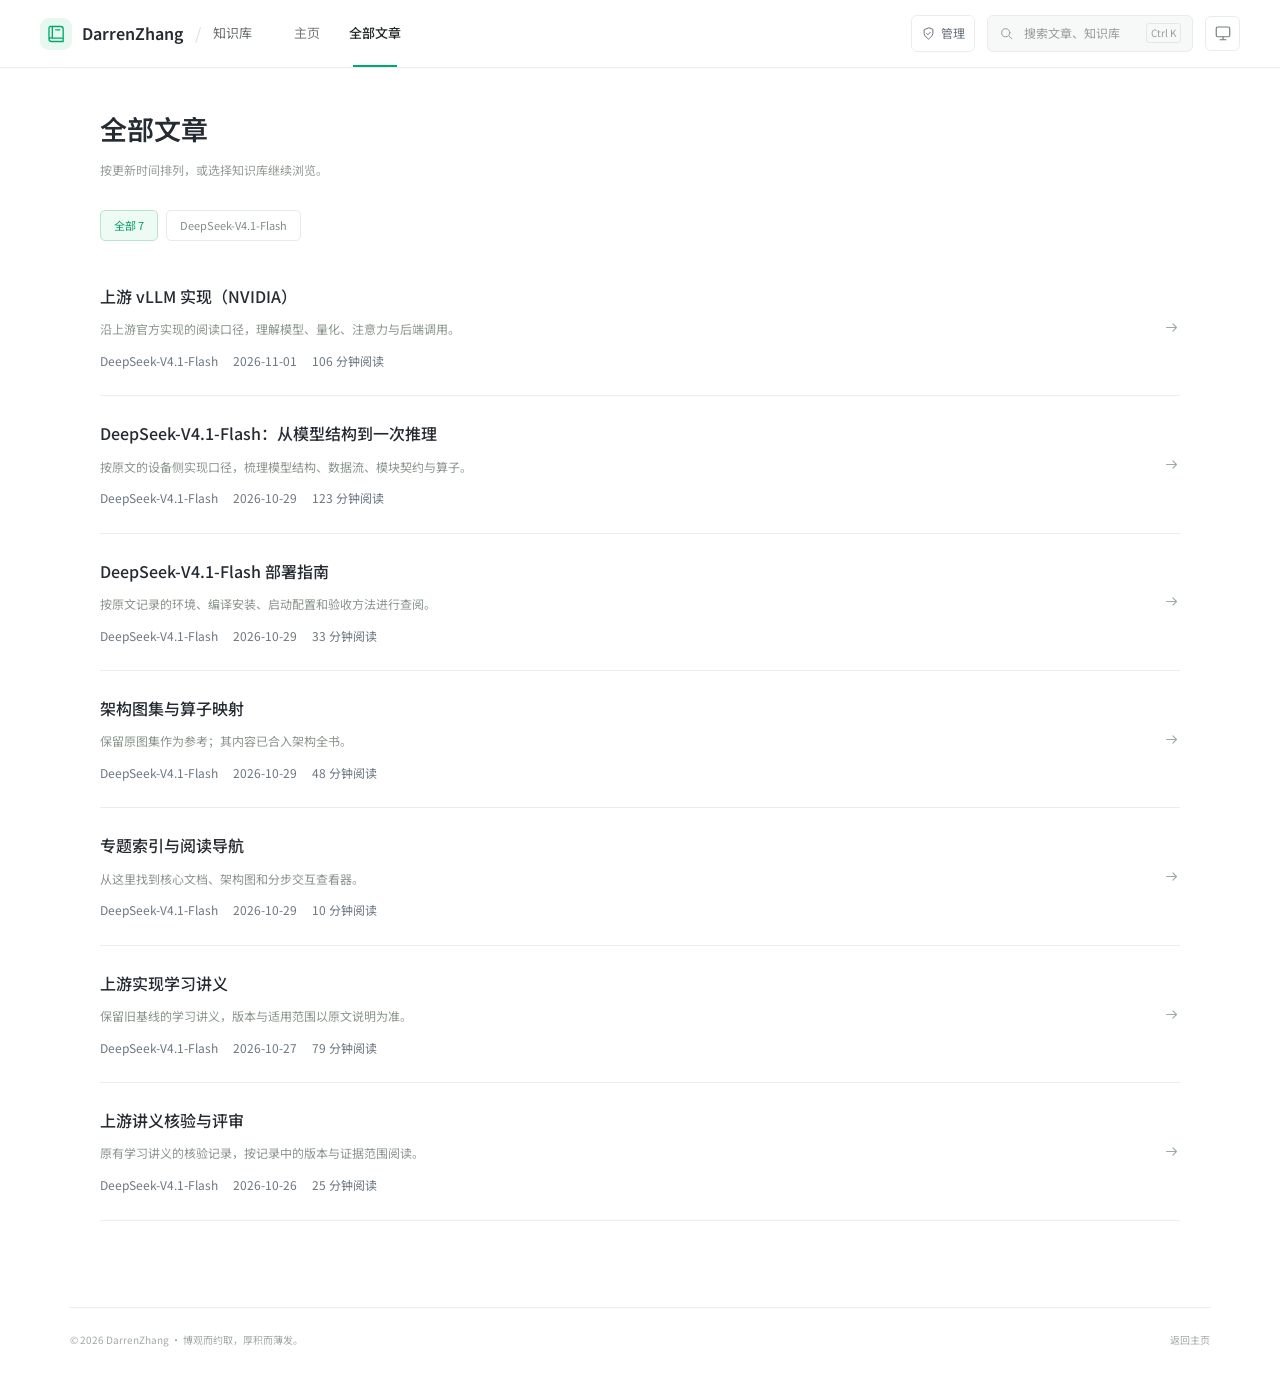
==== articles/index.html @ 20142dd8 "Publish knowledge base updates" ====
<!doctype html>
<html lang="zh-CN">
<head>
  <meta charset="UTF-8">
  <meta name="viewport" content="width=device-width,initial-scale=1">
  <meta name="theme-color" content="#ffffff">
  <meta name="color-scheme" content="light dark">
  <meta name="description" content="按主题整理 vLLM 推理、AI Infra 与工程实践。记录学习，也分享收获。">
  <title>全部文章 · DarrenZhang</title>
  <link rel="icon" href="/favicon.svg" type="image/svg+xml">
  <script src="/theme.js?v=fbee3d9f1352"></script>
  <link rel="stylesheet" href="/vendor--site-font.css?v=b0946ebef50d">
  <link rel="stylesheet" href="/style.css?v=5cd1cd8771cb">
  <link rel="stylesheet" href="/typography.css?v=a72487c06eb6">
  <link rel="stylesheet" href="/vendor--katex.local.css">
  <link rel="stylesheet" href="/theme.css?v=256cddc575d0">
  <script defer src="/vendor--katex.min.js"></script>
  <script defer src="/vendor--auto-render.min.js"></script>
  <link rel="stylesheet" href="/directory.css?v=47fa461e633d" data-reader-directory>
  <link rel="stylesheet" href="/code.css?v=059cce3dda81" data-reader-code>
  <script type="module" src="/app.js?v=033a80e631fe"></script>

  <meta name="robots" content="index, follow, max-image-preview:large">
  <link rel="canonical" href="https://darrenzhang1007.github.io/articles/">
  <meta property="og:locale" content="zh_CN">
  <meta property="og:site_name" content="DarrenZhang · 知识库">
  <meta property="og:type" content="website">
  <meta property="og:title" content="全部文章">
  <meta property="og:description" content="按主题整理 vLLM 推理、AI Infra 与工程实践。记录学习，也分享收获。">
  <meta property="og:url" content="https://darrenzhang1007.github.io/articles/">
  <meta property="og:image" content="https://darrenzhang1007.github.io/share-default.png">
  <meta property="og:image:type" content="image/png">
  <meta property="og:image:width" content="1200">
  <meta property="og:image:height" content="630">
  <meta property="og:image:alt" content="DarrenZhang 的个人技术知识库">
  <meta name="twitter:card" content="summary_large_image">
  <meta name="twitter:title" content="全部文章">
  <meta name="twitter:description" content="按主题整理 vLLM 推理、AI Infra 与工程实践。记录学习，也分享收获。">
  <meta name="twitter:image" content="https://darrenzhang1007.github.io/share-default.png">
  <script type="application/ld+json">[{"@context":"https://schema.org","@type":"CollectionPage","@id":"https://darrenzhang1007.github.io/articles/","url":"https://darrenzhang1007.github.io/articles/","name":"全部文章","description":"按主题整理 vLLM 推理、AI Infra 与工程实践。记录学习，也分享收获。","inLanguage":"zh-CN"}]</script>
</head>
<body>
  <a class="skip-link" href="#main">跳到正文</a>
  <header class="site-header">
    <div class="header-inner">
      <a href="/" class="brand" aria-label="DarrenZhang 首页"><span class="brand-logo"><svg viewBox="0 0 24 24" aria-hidden="true"><path d="M4 3h13a3 3 0 0 1 3 3v15H6a3 3 0 0 1-3-3V6a3 3 0 0 1 1-3ZM7 3v14M3 18a2 2 0 0 1 3-1h14M11 7h5"/></svg></span>DarrenZhang<span class="brand-divider">/</span><span class="brand-label">知识库</span></a>
      <nav aria-label="主导航"><a href="/" data-nav="home">主页</a><a href="/articles/" data-nav="articles" class="active" aria-current="page">全部文章</a></nav>
      <div class="header-actions">
        <a class="manage-link" href="https://darrenzhang-notebook.blue-koala-1430.chatgpt.site" target="_blank" rel="noopener" aria-label="管理网站"><svg viewBox="0 0 24 24" aria-hidden="true"><path d="M12 3 5 6v6c0 4 7 9 7 9s7-5 7-9V6z"/><path d="m9 12 2 2 4-4"/></svg><span>管理</span></a>
        <button class="search-trigger" aria-label="搜索文章"><svg viewBox="0 0 24 24" aria-hidden="true"><circle cx="10.8" cy="10.8" r="6.5"/><path d="m16 16 4.5 4.5"/></svg><span>搜索文章、知识库</span><kbd>Ctrl K</kbd></button>
        <div class="theme-switcher">
          <button id="theme-toggle" class="theme-toggle" aria-label="显示主题" aria-controls="theme-panel" aria-expanded="false" title="显示主题">
            <svg class="theme-symbol" data-theme-symbol="system" viewBox="0 0 24 24" aria-hidden="true"><rect x="3" y="4" width="18" height="13" rx="2"/><path d="M8 21h8M12 17v4"/></svg>
            <svg class="theme-symbol" data-theme-symbol="light" viewBox="0 0 24 24" aria-hidden="true" hidden><circle cx="12" cy="12" r="4"/><path d="M12 2v2M12 20v2M2 12h2M20 12h2M5 5l1.5 1.5M17.5 17.5 19 19M5 19l1.5-1.5M17.5 6.5 19 5"/></svg>
            <svg class="theme-symbol" data-theme-symbol="dark" viewBox="0 0 24 24" aria-hidden="true" hidden><path d="M20.5 14A8.7 8.7 0 0 1 10 3.5 8.7 8.7 0 1 0 20.5 14Z"/></svg>
          </button>
          <div id="theme-panel" class="theme-panel" role="group" aria-label="显示主题" hidden>
            <p>显示主题</p>
            <button type="button" data-theme-option="system" aria-pressed="true"><span>跟随系统</span><span class="theme-check" aria-hidden="true">✓</span></button>
            <button type="button" data-theme-option="light" aria-pressed="false"><span>日间</span><span class="theme-check" aria-hidden="true">✓</span></button>
            <button type="button" data-theme-option="dark" aria-pressed="false"><span>夜间</span><span class="theme-check" aria-hidden="true">✓</span></button>
          </div>
        </div>
      </div>
    </div>
  </header>
  <main id="main" tabindex="-1"><div class="articles-page"><div class="page-heading"><h1>全部文章</h1><p>按更新时间排列，或选择知识库继续浏览。</p></div><div class="filters"><a href="/articles/" class="filter active">全部 7</a><a class="filter " href="/articles/?book=dsv41-flash">DeepSeek-V4.1-Flash</a></div><div class="all-article-list"><a class="article-list-row" href="/articles/dsv41-upstream/"><div><h2>上游 vLLM 实现（NVIDIA）</h2><p>沿上游官方实现的阅读口径，理解模型、量化、注意力与后端调用。</p><div class="document-meta"><span>DeepSeek-V4.1-Flash</span><span>2026-11-01</span><span>106 分钟阅读</span></div></div><svg class="" viewBox="0 0 24 24" aria-hidden="true"><path d="M5 12h14m-5-5 5 5-5 5"/></svg></a><a class="article-list-row" href="/articles/dsv41-architecture/"><div><h2>DeepSeek-V4.1-Flash：从模型结构到一次推理</h2><p>按原文的设备侧实现口径，梳理模型结构、数据流、模块契约与算子。</p><div class="document-meta"><span>DeepSeek-V4.1-Flash</span><span>2026-10-29</span><span>123 分钟阅读</span></div></div><svg class="" viewBox="0 0 24 24" aria-hidden="true"><path d="M5 12h14m-5-5 5 5-5 5"/></svg></a><a class="article-list-row" href="/articles/dsv41-deployment/"><div><h2>DeepSeek-V4.1-Flash 部署指南</h2><p>按原文记录的环境、编译安装、启动配置和验收方法进行查阅。</p><div class="document-meta"><span>DeepSeek-V4.1-Flash</span><span>2026-10-29</span><span>33 分钟阅读</span></div></div><svg class="" viewBox="0 0 24 24" aria-hidden="true"><path d="M5 12h14m-5-5 5 5-5 5"/></svg></a><a class="article-list-row" href="/articles/dsv41-diagrams/"><div><h2>架构图集与算子映射</h2><p>保留原图集作为参考；其内容已合入架构全书。</p><div class="document-meta"><span>DeepSeek-V4.1-Flash</span><span>2026-10-29</span><span>48 分钟阅读</span></div></div><svg class="" viewBox="0 0 24 24" aria-hidden="true"><path d="M5 12h14m-5-5 5 5-5 5"/></svg></a><a class="article-list-row" href="/articles/dsv41-index/"><div><h2>专题索引与阅读导航</h2><p>从这里找到核心文档、架构图和分步交互查看器。</p><div class="document-meta"><span>DeepSeek-V4.1-Flash</span><span>2026-10-29</span><span>10 分钟阅读</span></div></div><svg class="" viewBox="0 0 24 24" aria-hidden="true"><path d="M5 12h14m-5-5 5 5-5 5"/></svg></a><a class="article-list-row" href="/articles/dsv41-reference/"><div><h2>上游实现学习讲义</h2><p>保留旧基线的学习讲义，版本与适用范围以原文说明为准。</p><div class="document-meta"><span>DeepSeek-V4.1-Flash</span><span>2026-10-27</span><span>79 分钟阅读</span></div></div><svg class="" viewBox="0 0 24 24" aria-hidden="true"><path d="M5 12h14m-5-5 5 5-5 5"/></svg></a><a class="article-list-row" href="/articles/dsv41-review/"><div><h2>上游讲义核验与评审</h2><p>原有学习讲义的核验记录，按记录中的版本与证据范围阅读。</p><div class="document-meta"><span>DeepSeek-V4.1-Flash</span><span>2026-10-26</span><span>25 分钟阅读</span></div></div><svg class="" viewBox="0 0 24 24" aria-hidden="true"><path d="M5 12h14m-5-5 5 5-5 5"/></svg></a></div></div></main>
  <footer class="site-footer"><span>© 2026 DarrenZhang · 博观而约取，厚积而薄发。</span><div><a href="/bookmarks/" hidden>阅读收藏</a><a href="/">返回主页</a></div></footer>
  <dialog id="search-dialog" aria-labelledby="search-title"><div class="search-heading"><h2 id="search-title">搜索全部知识库</h2><button class="icon-button" id="close-search" aria-label="关闭搜索">×</button></div><label class="search-box"><svg viewBox="0 0 24 24" aria-hidden="true"><circle cx="10.8" cy="10.8" r="6.5"/><path d="m16 16 4.5 4.5"/></svg><input id="search-input" type="search" role="combobox" aria-autocomplete="list" aria-controls="search-results" aria-expanded="false" maxlength="200" placeholder="搜索标题、关键词或正文…" autocomplete="off"></label><p id="search-summary" class="search-hint" role="status" aria-live="polite">搜索标题、章节与正文</p><div id="search-results" role="listbox" aria-label="搜索结果"></div><div class="search-footer"><span>↑ ↓ 选择 · Enter 阅读</span><span>Esc 关闭</span></div></dialog>
  <dialog id="image-preview" class="image-preview" aria-labelledby="image-title"><header class="image-preview-header"><h2 id="image-title">架构图预览</h2><div class="image-controls"><button id="image-zoom-out" aria-label="缩小图片">−</button><span id="image-scale" aria-live="polite">100%</span><button id="image-zoom-in" aria-label="放大图片">＋</button><button id="image-fit">适应窗口</button><a id="image-original" target="_blank" rel="noopener">打开原图 ↗</a><button id="image-close" aria-label="关闭图片预览">×</button></div></header><div id="image-stage" class="image-stage"><img id="image-large" alt="" draggable="false"></div><footer class="image-preview-footer">滚轮缩放 · 拖动平移 · Esc 关闭 <span>＋ / − 缩放，0 适应窗口</span></footer></dialog>
  <div id="toast" role="status" aria-live="polite"></div>
</body>
</html>
---- vendor--site-font.css ----
@font-face{font-family:"Darren Sans SC";font-style:normal;font-weight:100 900;font-display:swap;src:url("vendor--fonts--darren-sans-sc.woff2?v=e092baba91ec") format("woff2");unicode-range:U+20-7E,U+A9,U+B2,U+B7,U+D7,U+3A3,U+2013-2014,U+201C-201D,U+2022,U+2026,U+2190-2194,U+2197,U+2208,U+2212,U+2225,U+222A,U+2248,U+2264,U+2460-2464,U+2500,U+2502,U+2514,U+251C,U+25BC,U+25C6,U+2605-2606,U+26A0,U+2713,U+3001-3002,U+300A-3011,U+4E00-4E01,U+4E03,U+4E07,U+4E09-4E0B,U+4E0D-4E0E,U+4E13-4E14,U+4E1C,U+4E22,U+4E24-4E25,U+4E2A,U+4E2D,U+4E32,U+4E34,U+4E3A-4E3B,U+4E3E,U+4E48-4E49,U+4E4B,U+4E58,U+4E5D,U+4E5F-4E60,U+4E66,U+4E86,U+4E88,U+4E8B-4E8C,U+4E8E,U+4E92,U+4E94,U+4E9B,U+4EA4,U+4EA7,U+4EAB-4EAC,U+4EBA,U+4EBF-4EC0,U+4EC5,U+4ECB,U+4ECD-4ECE,U+4ED3,U+4ED6,U+4EE3-4EE5,U+4EEC,U+4EF6-4EF7,U+4EFB,U+4EFD,U+4F18,U+4F1A,U+4F20,U+4F30,U+4F38,U+4F46,U+4F4D-4F4F,U+4F53,U+4F55,U+4F59,U+4F5C,U+4F60,U+4F7F,U+4F8B,U+4F9B,U+4F9D,U+4FA7,U+4FBF,U+4FDD,U+4FE1,U+4FEE,U+500D,U+5019,U+501F,U+503C,U+5047,U+504F,U+505A,U+505C,U+5076,U+50CF,U+5141,U+5143,U+5145,U+5148,U+514D,U+515C,U+5165,U+5168,U+516C-516D,U+5171,U+5173,U+5176-5178,U+517C,U+5185,U+518C-518D,U+5192,U+5199,U+51B2-51B3,U+51B5,U+51C6,U+51CF,U+51D1,U+51E0,U+51ED,U+51FA,U+51FD,U+5206-5207,U+5212,U+5217,U+5219-521B,U+521D,U+5220,U+5224,U+5229,U+522B,U+5230,U+5236-5237,U+523B,U+524D,U+5269-526A,U+526F,U+5288,U+529B,U+529E-52A1,U+52A8-52A9,U+52FF-5300,U+5305,U+5316-5317,U+5339-533A,U+5341,U+5347,U+534A,U+534F,U+5355,U+5357,U+535A,U+5360-5361,U+536B,U+5370,U+5373,U+5378,U+5386,U+538B,U+539A,U+539F,U+53BB,U+53C2,U+53C8-53CA,U+53CC-53CD,U+53D1,U+53D6-53D8,U+53E0,U+53E3,U+53E5-53E6,U+53EA-53EB,U+53EF-53F0,U+53F2-53F3,U+53F7,U+5403-5404,U+5408,U+540C-540E,U+5410-5411,U+5417,U+541E,U+5426,U+542B,U+542F,U+543B,U+544A,U+5458,U+5468,U+5473,U+547D,U+548C,U+54C1,U+54C8,U+54CD,U+54EA,U+552F,U+5668,U+56DB,U+56DE,U+56E0,U+56F4,U+56FA,U+56FE,U+5706,U+5728,U+5730,U+573A,U+573E,U+5740,U+5747,U+574D,U+5750-5751,U+5757,U+5783,U+578B,U+57DF,U+57FA,U+5806,U+5854,U+585E,U+586B,U+5883,U+589E,U+58F0,U+58F3,U+5904,U+5907,U+590D,U+5916,U+591A,U+591C,U+5927,U+5931,U+5934,U+5947,U+5951,U+5957,U+597D,U+5982,U+59CB,U+5B50,U+5B57-5B58,U+5B66,U+5B83,U+5B88-5B89,U+5B8C,U+5B98,U+5B9A,U+5B9E,U+5BA1-5BA3,U+5BB6,U+5BB9,U+5BBD,U+5BBF,U+5BC4,U+5BC6,U+5BDF,U+5BF8-5BF9,U+5BFC,U+5C01,U+5C04,U+5C06,U+5C0F,U+5C11,U+5C14,U+5C1A,U+5C1D,U+5C24,U+5C31,U+5C3A,U+5C3E,U+5C40,U+5C42,U+5C4F,U+5C55,U+5C5E,U+5CF0,U+5D4C,U+5DE5-5DE6,U+5DEE,U+5DF1-5DF2,U+5E03,U+5E08,U+5E0C,U+5E26,U+5E38,U+5E42,U+5E45,U+5E72-5E73,U+5E76,U+5E7F,U+5E8F,U+5E93-5E95,U+5EA6-5EA7,U+5ED3,U+5EF6,U+5EFA,U+5F00,U+5F02-5F04,U+5F0F,U+5F15,U+5F20,U+5F31,U+5F3A,U+5F52-5F53,U+5F55,U+5F62,U+5F71,U+5F7C,U+5F80-5F81,U+5F84-5F85,U+5F88,U+5F8B,U+5F97,U+5FAA,U+5FAE,U+5FC3,U+5FC5-5FC6,U+5FD7,U+5FD9,U+5FE0,U+5FEB,U+5FF5,U+6000-6001,U+600E,U+601D,U+6027,U+603B,U+6052,U+6062,U+606F-6070,U+60C5,U+60F3,U+610F,U+611F,U+61C2,U+6210,U+6216,U+622A,U+6237,U+6240-6241,U+624B,U+624D,U+6251,U+6253-6254,U+6263,U+6267,U+6269,U+626B,U+6279,U+627E-6280,U+6284,U+628A,U+6293,U+6295,U+6298,U+62A4-62A5,U+62BD,U+62C5-62C6,U+62D2-62D3,U+62D6,U+62E5,U+62E9,U+62EC,U+62F7,U+62FC,U+62FF,U+6301-6302,U+6307,U+6309,U+6311,U+632A,U+6355,U+635F,U+6362,U+636E,U+6377,U+6389,U+6392,U+63A2,U+63A5,U+63A7-63AA,U+63CF-63D0,U+63D2,U+63FD,U+641C,U+641E,U+642C-642D,U+644A,U+6458,U+64AD,U+64CD-64CE,U+652F,U+6536,U+6539,U+653E,U+6545,U+6548,U+6570,U+6574,U+6587,U+6599,U+65A5,U+65AD,U+65B0,U+65B9,U+65BD,U+65CB,U+65CF,U+65E0,U+65E2,U+65E5-65E7,U+65E9,U+65F6,U+660E,U+6613,U+6620,U+662F,U+663E,U+666E-666F,U+6682,U+66B4,U+66F4,U+66FE-6700,U+6709,U+670D,U+671F,U+672A-672C,U+672F,U+673A,U+6743,U+6750,U+675F,U+6761,U+6765,U+677F,U+6781,U+6784,U+6790,U+679A,U+679C,U+67B6,U+67D0,U+67D3,U+67E5,U+6807-6808,U+680F,U+6811,U+6821,U+6837-6839,U+683C,U+6846,U+6848,U+6863,U+6876,U+68AF,U+68B3,U+68C0,U+68F5,U+695A,U+6982,U+69DB,U+69FD,U+6A21,U+6A59,U+6B20-6B21,U+6B62-6B65,U+6B7B,U+6B8A-6B8B,U+6BB5,U+6BC1,U+6BCD,U+6BCF,U+6BD4-6BD5,U+6C14,U+6C34,U+6C38,U+6C42,U+6C47,U+6C60,U+6C70,U+6C89,U+6CA1,U+6CBF,U+6CD5,U+6CDB,U+6CE2,U+6CE8,U+6D01,U+6D3B,U+6D3E,U+6D41,U+6D45,U+6D4B,U+6D4F,U+6D88-6D89,U+6DC6,U+6DD8,U+6DF1,U+6DF7,U+6DFB,U+6E05,U+6E29,U+6E32,U+6E38,U+6E90,U+6EA2,U+6ED1,U+6EDA,U+6EE1,U+6EE4,U+6F02,U+6F5C,U+6FC0,U+7070,U+70B8-70B9,U+70DF,U+70ED,U+7126,U+7136,U+7167,U+7206,U+7236,U+7247-7248,U+7269,U+7279,U+72B6,U+72EC,U+7387,U+73AF-73B0,U+7406,U+751F,U+7528,U+7531,U+7533,U+753B,U+754C,U+7559,U+7565,U+758F,U+7591,U+767B,U+767D-767E,U+7684,U+76CA,U+76D2,U+76D6,U+76D8,U+76EE,U+76F4,U+76F8,U+76FE,U+7701,U+770B,U+771F,U+7740,U+77AC,U+77DB,U+77E2,U+77E5,U+77E9,U+77ED,U+7801,U+7814,U+7840,U+786C,U+786E,U+793A,U+79BB,U+79C1,U+79CD,U+79D1-79D2,U+79E9,U+79EF-79F0,U+79FB,U+7A00,U+7A0B,U+7A0D,U+7A20,U+7A33,U+7A3F,U+7A76,U+7A7A,U+7A7F,U+7A81,U+7A84,U+7A97,U+7ACB,U+7AD9,U+7ADE-7AE0,U+7AEF,U+7B14,U+7B26,U+7B2C,U+7B3C,U+7B49,U+7B54,U+7B56,U+7B5B,U+7B7E,U+7B80,U+7B97,U+7BA1,U+7BAD,U+7BC7,U+7C7B,U+7C89,U+7C92,U+7C97,U+7CBE,U+7CFB,U+7D20,U+7D22,U+7D27,U+7D2B,U+7D2F,U+7EA2,U+7EA6-7EA7,U+7EAF,U+7EB2,U+7EB8,U+7EBF,U+7EC3-7EC4,U+7EC6-7EC8,U+7ECD,U+7ECF,U+7ED1,U+7ED3,U+7ED5,U+7ED8-7ED9,U+7EDC-7EDD,U+7EDF,U+7EE7,U+7EEA,U+7EED,U+7EF4,U+7EFF-7F00,U+7F13,U+7F16,U+7F29,U+7F3A,U+7F51,U+7F6E,U+7F72,U+7FFB,U+8003,U+8005,U+800C,U+8017,U+8026,U+804C,U+805A,U+80CC,U+80FD,U+8106,U+811A,U+81C6,U+81EA,U+81F3-81F4,U+822A,U+8272,U+8282,U+82E5,U+8303,U+8349,U+8350,U+83B7,U+843D,U+8457,U+84DD,U+853D,U+8584,U+85CF,U+865A,U+867D,U+878D,U+884C,U+8865,U+8868,U+88AB,U+88C1,U+88C5,U+897F,U+8981,U+8986,U+89C1-89C2,U+89C4,U+89C6,U+89C8-89C9,U+89D2,U+89E3,U+89E6,U+8A00,U+8BA1-8BA2,U+8BA4,U+8BA9,U+8BAD-8BAE,U+8BB0,U+8BB2,U+8BB8,U+8BBA,U+8BBE-8BBF,U+8BC1,U+8BC4,U+8BC6,U+8BCA,U+8BCD,U+8BD1,U+8BD5,U+8BDA,U+8BDD,U+8BE2,U+8BE5-8BE6,U+8BED,U+8BEF,U+8BF4,U+8BF7,U+8BFA-8BFB,U+8C01,U+8C03,U+8C08,U+8C13,U+8C61,U+8C8C,U+8D1D,U+8D1F,U+8D23,U+8D25,U+8D28,U+8D2F,U+8D39,U+8D44,U+8D4B,U+8D56,U+8D70,U+8D77,U+8D85,U+8D8A,U+8DB3,U+8DC3,U+8DD1,U+8DDF,U+8DE8,U+8DEF,U+8DF3,U+8DF5,U+8E2A,U+8EAB,U+8F68,U+8F6C,U+8F6E-8F6F,U+8F74,U+8F7B,U+8F7D,U+8F83,U+8F85,U+8F91,U+8F93,U+8F9E,U+8FA8,U+8FB9,U+8FBE,U+8FC1,U+8FC7,U+8FD0-8FD1,U+8FD4,U+8FD8-8FD9,U+8FDB-8FDF,U+8FED,U+8FF0,U+8FFD,U+9000-9002,U+9006,U+9009,U+900F-9010,U+9012,U+9014,U+901A,U+901F-9020,U+903B,U+9047,U+904D,U+9053,U+9057,U+907F,U+90A3,U+90BB,U+90E8,U+90FD,U+914D,U+9192,U+91C7,U+91CA,U+91CC-91CD,U+91CF,U+9488-9489,U+949F,U+94B3,U+94FA,U+94FE,U+9500-9501,U+9519-951A,U+952E,U+955C,U+957F,U+95E8,U+95ED-95EE,U+95F2,U+95F4,U+9605,U+9608,U+961F,U+9632,U+9634-9636,U+963B,U+9644-9646,U+964D,U+9650,U+9664,U+9669,U+968F-9690,U+969C,U+96C6,U+96F6,U+9700,U+9732,U+9752,U+9759,U+975E,U+9760,U+9762,U+9769,U+9875-9876,U+9879-987B,U+9884,U+9886,U+9891,U+9898,U+989C-989D,U+98CE,U+9970,U+9996,U+9A71,U+9A7B,U+9A8C,U+9AA4-9AA5,U+9AA8,U+9AD8,U+9EC4,U+9ED1,U+9ED8,U+9F50,U+FF01,U+FF08-FF09,U+FF0B-FF0C,U+FF0F,U+FF1A-FF1B,U+FF1F,U+FF5C,U+FF5E;}
---- style.css ----
:root{--ink:#262626;--muted:#8a8f8d;--green:#00a870;--line:#ebeded;--soft:#f6f8f7;--sans:-apple-system,BlinkMacSystemFont,'Segoe UI','PingFang SC','Microsoft YaHei',sans-serif}*{box-sizing:border-box}html{scroll-padding-top:90px}body{margin:0;background:white;color:var(--ink);font-family:var(--sans);font-size:14px;line-height:1.7}button,input{font:inherit}button,a,input{-webkit-tap-highlight-color:transparent}a{color:inherit;text-decoration:none}button{cursor:pointer}svg{width:20px;height:20px;fill:none;stroke:currentColor;stroke-width:1.6;stroke-linecap:round;stroke-linejoin:round;flex-shrink:0}a,button{touch-action:manipulation}a:focus-visible,button:focus-visible,input:focus-visible,summary:focus-visible{outline:2px solid var(--green);outline-offset:4px}::selection{background:#c7f2df}.site-header{height:68px;position:sticky;top:0;border-bottom:1px solid var(--line);background:rgba(255,255,255,.97);backdrop-filter:blur(12px);z-index:30}.header-inner{max-width:1512px;margin:auto;height:100%;display:flex;align-items:center;padding:0 40px;gap:42px}.brand{display:flex;gap:10px;align-items:center;font-size:16px;font-weight:600;letter-spacing:-.3px}.brand-logo{display:grid;place-items:center;background:#e7f8f0;color:#00a870;width:32px;height:32px;border-radius:9px}.brand-logo svg{width:21px}.brand-divider{color:#d9ddda;margin:0 2px;font-weight:400}.brand-label{color:#676e69;font-size:13px;font-weight:400}.header-inner nav{display:flex;align-items:center;gap:29px;height:100%;font-size:13px;color:#737975}.header-inner nav a{height:100%;display:flex;align-items:center;position:relative}.header-inner nav a.active{color:#202823;font-weight:500}.header-inner nav a.active:after{content:'';position:absolute;bottom:0;left:4px;right:4px;height:2px;background:var(--green)}.search-trigger{margin-left:auto;display:flex;align-items:center;gap:10px;background:#f7f8f8;border:1px solid #e8ebea;border-radius:6px;color:#979d99;padding:7px 11px;font-size:12px;min-width:206px;text-align:left}.search-trigger svg{width:15px;height:15px}.search-trigger kbd{margin-left:auto;font-size:10px;font-family:inherit;border:1px solid #e4e7e5;border-radius:3px;line-height:18px;padding:0 4px}.home-page{max-width:1200px;margin:auto;padding:0 30px}.profile{display:flex;align-items:center;gap:29px;padding:54px 0 42px}.avatar{width:102px;height:102px;border-radius:50%;display:grid;place-items:center;flex-shrink:0;background:#e7f3ef;border:6px solid #f4f8f6;color:#378f73;font-size:32px;font-weight:550;letter-spacing:1px}.profile h1{font-size:28px;line-height:1.4;font-weight:600;letter-spacing:-.5px;margin:0 0 8px}.profile-motto{color:#616964;margin:0 0 10px;font-size:13px}.profile-role{font-size:12px;color:#8a928d;margin:0 0 11px}.profile-role span{margin:0 7px;color:#c0c7c2}.profile-tags{display:flex;gap:6px;flex-wrap:wrap}.profile-tags span{border:1px solid #e8eeeb;background:#fafcfb;color:#7d9286;padding:0 8px;border-radius:3px;font-size:10px;line-height:21px}.profile-stats{margin-left:auto;display:flex;gap:40px;padding-right:17px}.profile-stats strong{font-size:23px;font-weight:550;text-align:center;line-height:1.4}.profile-stats small{display:block;font-size:11px;color:#959c97;font-weight:400;margin-top:7px}.section-heading{display:flex;align-items:center;justify-content:space-between;gap:18px;margin:0 0 18px}.section-heading h2{font-size:17px;font-weight:550;margin:0;display:flex;align-items:center;gap:15px;line-height:1.6}.section-heading h2 span{font-size:11px;font-weight:400;color:#9ca39e}.section-heading>a{display:flex;align-items:center;gap:7px;font-size:11px;color:#8f9792}.section-heading>a svg{width:14px;height:14px}.activity-list{border:1px solid #e8ece9;border-radius:8px;padding:3px 22px;overflow:hidden}.activity-row{display:flex;align-items:center;gap:12px;padding:13px 0;border-bottom:1px solid #f0f2f1;line-height:1.65}.activity-row:last-child{border-bottom:0}.activity-icon{width:27px;height:27px;background:#f3f7f5;border-radius:5px;display:grid;place-items:center;color:#6b9984;flex-shrink:0}.activity-icon svg{width:16px;height:16px}.activity-title{font-size:12px;font-weight:450;overflow:hidden;text-overflow:ellipsis;white-space:nowrap}.activity-book{font-size:10px;color:#8f9d95;white-space:nowrap;background:#f4f7f5;border-radius:3px;padding:1px 7px;margin-left:auto}.activity-action{font-size:10px;color:#91a398;margin-left:9px}.activity-row time{font-size:10px;color:#9ca49f;white-space:nowrap;width:66px}.row-arrow{width:13px;height:13px;color:#afb9b2;margin-left:4px}.activity-row:hover .activity-title,.contents-note:hover,.article-list-row:hover h2{color:var(--green)}.books-section{margin-top:36px}.section-hint{font-size:11px;color:#a1a8a3}.book-grid{display:grid;grid-template-columns:repeat(3,minmax(0,1fr));gap:21px}.book-card{border:1px solid #e9eeeb;border-radius:9px;overflow:hidden;position:relative;display:block;background:white;transition:border-color .18s,transform .18s}.book-card:hover{border-color:#a9d8c5;transform:translateY(-2px)}.book-cover{height:118px;overflow:hidden;background:#f5faf7}.book-cover img{width:100%;height:100%;display:block;object-fit:cover}.book-badge{display:grid;place-items:center;position:absolute;left:23px;top:96px;width:43px;height:43px;border-radius:50%;background:white;border:1px solid #e7ece9;color:#6a9dd2}.book-badge svg{width:23px;height:23px;fill:#e0edff;stroke:#6d9bd3}.book-card-body{padding:31px 24px 21px}.book-card h3{font-size:16px;font-weight:550;margin:0 0 5px;letter-spacing:-.2px}.book-card p{font-size:11px;color:#929b95;margin:0;line-height:1.9;min-height:42px}.book-card-meta{margin-top:24px;display:flex;justify-content:space-between;gap:10px;color:#9ba59e;font-size:10px}.book-card-meta span:last-child{display:flex;gap:5px;align-items:center}.book-card-meta svg{width:12px;height:12px}.site-footer{max-width:1140px;margin:48px auto 0;padding:23px 0 28px;border-top:1px solid var(--line);display:flex;gap:15px;justify-content:space-between;font-size:10px;color:#a0a8a2}.site-footer div{display:flex;gap:22px}.site-footer a:hover{color:var(--green)}.articles-page{max-width:1140px;margin:0 auto;padding:38px 30px}.page-heading h1{font-size:27px;letter-spacing:-.5px;margin:0 0 8px;font-weight:550}.page-heading p{font-size:12px;color:#949c96;margin:0}.page-heading .green-link{margin-top:20px;display:inline-block}.filters{display:flex;flex-wrap:wrap;gap:8px;margin:30px 0 18px}.filter{font-size:11px;border:1px solid #e5ebe7;padding:5px 13px;border-radius:5px;color:#828e85}.filter.active{border-color:#b9e4d0;color:#009b68;background:#eefaf4}.article-list-row{display:flex;align-items:center;justify-content:space-between;gap:24px;padding:24px 0;border-bottom:1px solid var(--line)}.article-list-row h2{font-size:16px;font-weight:500;margin:0 0 8px}.article-list-row p{font-size:12px;line-height:1.9;color:#8a958d;margin:0 0 10px}.article-list-row>svg{color:#9caaa1;width:17px;height:17px}.document-meta{display:flex;align-items:center;flex-wrap:wrap;gap:15px;font-size:11px;color:#989f9a}.green-link{color:var(--green)}.reader-view{background:#fafbfa}.reader-view .site-header .header-inner{max-width:none;padding:0 28px}.reader-view .site-footer{display:none}.reader-shell{max-width:1650px;margin:0 auto;display:grid;grid-template-columns:248px minmax(0,1fr);min-height:calc(100vh - 68px)}.reader-shell.has-toc{grid-template-columns:248px minmax(0,1fr) 205px}.book-sidebar{position:sticky;top:68px;height:calc(100vh - 68px);overflow:auto;padding:22px 17px 25px;border-right:1px solid #e8ece9;background:#fafbfa;display:flex;flex-direction:column;overscroll-behavior:contain}.sidebar-back{display:flex;align-items:center;gap:7px;color:#9aa29c;font-size:10px;padding:0 8px 16px}.sidebar-back svg{width:13px;height:13px}.sidebar-book{display:flex;align-items:center;gap:9px;padding:0 7px;margin-bottom:20px}.sidebar-book strong{font-size:14px;font-weight:550}.small-book{color:#6b98c9;display:grid;place-items:center}.small-book svg{fill:#dceaff;width:22px;height:22px}.sidebar-search{display:flex;align-items:center;width:100%;gap:8px;border:1px solid #e9edeb;border-radius:5px;background:white;padding:7px 9px;color:#a0a8a3;font-size:10px;text-align:left;margin-bottom:13px}.sidebar-search svg{width:13px;height:13px}.sidebar-search kbd{margin-left:auto;font-size:10px;color:#b5bdb7}.sidebar-overview{display:flex;align-items:center;gap:8px;font-size:11px;color:#66756a;padding:8px 10px;border-radius:5px}.sidebar-overview svg{width:14px;height:14px}.sidebar-overview.active{background:#eaf4ef;color:#008e5f}.sidebar-section-label{display:flex;justify-content:space-between;padding:17px 10px 7px;font-size:10px;color:#9ba59e}.sidebar-section-label span{font-size:9px;color:#b2bab4}.book-sidebar details{padding:4px 0}.book-sidebar summary{font-size:11px;font-weight:500;color:#69786d;padding:7px;cursor:pointer;list-style-position:inside}.book-sidebar summary::marker{font-size:9px;color:#a7b2aa}.tree-note{display:flex;gap:7px;align-items:flex-start;padding:8px 7px 8px 19px;border-radius:4px;color:#848e87;font-size:10px;line-height:1.8;margin:2px 0}.tree-note svg{width:13px;height:13px;margin-top:3px}.tree-note.active{color:#009968;background:#e9f5ee}.tree-note:hover{background:#f0f4f1}.sidebar-bottom{margin-top:auto;padding:24px 9px 0;color:#b0b8b2;font-size:9px}.sidebar-bottom a{display:flex;align-items:center;gap:7px;margin-top:6px;color:#8d9d92}.sidebar-bottom svg{width:12px;height:12px}.reader-content{min-width:0;background:white;margin:24px 25px 0;border:1px solid #f0f2f0;border-radius:7px;align-self:start;min-height:calc(100vh - 94px)}.book-overview{padding:44px 49px 70px}.overview-icon{display:block;color:#70a1d7;margin-bottom:15px}.overview-icon svg{height:39px;width:39px;fill:#d5e7ff}.book-overview h1{font-size:29px;line-height:1.5;font-weight:550;margin:0 0 12px}.book-description{font-size:13px;line-height:1.9;color:#8c9890;margin:0 0 14px;max-width:600px}.overview-divider{height:1px;background:#eef1ef;margin:32px 0}.book-overview h2{font-size:15px;font-weight:500;margin:0 0 28px}.contents-group{margin:22px 0 29px}.contents-group h3{font-size:12px;font-weight:500;margin:0 0 10px;color:#667b6b}.contents-note{display:flex;align-items:center;gap:10px;padding:12px 0 12px 15px;border-bottom:1px solid #f2f4f2;font-size:12px;color:#66746a;line-height:1.8}.contents-note svg{color:#a0b3a5;width:15px;height:15px}.contents-note>span{flex:1}.contents-note small{font-size:10px;color:#b0b9b2;white-space:nowrap}.contents-note>svg:last-child{width:12px;height:12px}.article{padding:28px 48px 60px}.breadcrumbs{display:flex;align-items:center;gap:9px;color:#9da9a0;font-size:10px;margin-bottom:28px}.breadcrumbs a:hover{color:var(--green)}.article-head{padding-bottom:27px;margin-bottom:26px;border-bottom:1px solid var(--line)}.article-head h1{font-weight:550;font-size:28px;line-height:1.65;letter-spacing:-.4px;margin:0 0 16px}.article-description{font-size:12px;color:#8e9b92;line-height:1.9;margin:18px 0 0}.article-actions{display:flex;align-items:center;gap:20px;margin-top:21px;font-size:10px;color:#8e9f93}.article-actions button{display:flex;align-items:center;gap:5px;border:0;padding:0;background:transparent;font-size:10px;color:inherit}.article-actions svg{width:13px;height:13px}.article-outline{position:sticky;top:99px;max-height:calc(100vh - 130px);overflow:auto;padding:8px 20px 20px 0;align-self:start}.article-outline h2{font-size:10px;font-weight:500;color:#8d9b91;margin:0 0 13px}.article-outline a{display:block;font-size:10px;color:#9ca89f;margin:9px 0;line-height:1.7}.article-outline a:hover{color:var(--green)}.article-outline a.level-3{padding-left:10px}.article-source{margin:36px 0 0;padding:15px 0;color:#a2ada6;font-size:10px;border-top:1px solid var(--line)}.article-pagination{display:grid;grid-template-columns:1fr 1fr;gap:15px;margin-top:26px}.article-pagination a{font-size:11px;line-height:1.8;color:#799383;border:1px solid #e8eee9;border-radius:5px;padding:14px}.article-pagination a:last-child{text-align:right}.article-pagination small{display:block;font-size:10px;color:#aab4ad;margin-bottom:4px}.reader-toolbar,.sidebar-mask{display:none}.prose{font-size:14px;line-height:2;color:#4c5650;overflow-wrap:anywhere}.prose h1,.prose h2,.prose h3,.prose h4,.prose h5,.prose h6{color:#263c30;line-height:1.65;scroll-margin-top:25px}.prose h1{font-size:25px;margin:36px 0 20px}.prose h2{font-size:22px;margin:33px 0 18px;padding-bottom:9px;border-bottom:1px solid var(--line)}.prose h3{font-size:18px;margin-top:28px}.prose h4,.prose h5{font-size:16px;margin-top:24px}.prose p{margin:15px 0}.prose a{color:#159a6c;text-decoration:underline;text-underline-offset:3px}.prose li{margin:6px 0}.prose code{font-family:Consolas,ui-monospace,monospace;font-size:.88em;background:#f1f5f3;color:#416d54;padding:2px 5px;border-radius:3px}.prose pre{background:#f6f8fa;border:1px solid #e8edf0;border-radius:6px;padding:20px;overflow-x:auto;font-size:12px;line-height:1.85;margin:22px 0;color:#40505e}.prose pre code{background:transparent;padding:0;color:inherit}.code-language{display:block;font-size:9px;color:#a0abb3;letter-spacing:1px;text-transform:uppercase;padding-bottom:12px}.prose blockquote{border-left:3px solid #d6e8dc;background:#f7faf8;padding:3px 19px;margin:22px 0;color:#7d9285;font-size:13px}.prose img{display:block;max-width:100%;height:auto;margin:24px auto;border-radius:4px}.prose hr{border:0;border-top:1px solid var(--line);margin:27px 0}.table-scroll{max-width:100%;overflow-x:auto;margin:23px 0}.prose table{width:100%;border-collapse:collapse;font-size:12px}.prose th,.prose td{text-align:left;border:1px solid #e7ece9;padding:9px 11px}.prose th{background:#f4f7f5}.prose .math{white-space:pre-wrap;font-size:12px;font-family:Consolas,monospace;background:#f4f7f5;overflow:auto;padding:14px;border-radius:4px}.missing-link{color:#8b9c91;border-bottom:1px dotted #b0bdb5}.asset-caption{display:block;background:#f3f7f4;padding:12px;color:#96a69c;font-size:11px}dialog{width:min(640px,calc(100vw - 28px));background:#fff;color:var(--ink);border:1px solid #e3eae6;border-radius:10px;padding:23px;max-height:80vh;box-shadow:0 15px 90px #243d2d24}dialog::backdrop{background:#24372d38;backdrop-filter:blur(3px)}.search-heading{display:flex;align-items:center;justify-content:space-between;margin-bottom:17px}.search-heading h2{font-size:17px;font-weight:500;margin:0}.icon-button{height:28px;width:28px;background:#f7f9f7;border:1px solid #e8eee9;border-radius:5px;color:#91a096;font-size:22px;line-height:1}.search-box{display:flex;align-items:center;gap:10px;background:#fcfdfc;border:1px solid #bcd9ca;border-radius:6px;padding:12px}.search-box svg{width:17px;height:17px;color:#8cad99}.search-box input{border:0;background:transparent;outline:none;width:100%;min-width:0;color:var(--ink);font-size:13px}.search-hint{font-size:10px;color:#a0ada4;margin:11px 0}.search-result{display:flex;width:100%;gap:10px;align-items:center;text-align:left;background:transparent;border:0;border-bottom:1px solid #eff2f0;border-radius:5px;padding:13px 10px;color:#60786a}.search-result>svg{width:16px;height:16px;color:#91b39f}.search-result.selected{background:#f0f8f3}.search-result strong{font-size:12px;font-weight:450}.search-result small{display:block;font-size:10px;color:#9bac9f;margin-top:5px}.search-footer{display:flex;justify-content:space-between;color:#a1aea5;font-size:9px;padding-top:15px}#search-results{max-height:44vh;overflow:auto}.empty{font-size:12px;color:#9da99f;padding:25px 10px}#toast{position:fixed;z-index:100;bottom:25px;left:50%;transform:translateX(-50%);padding:9px 19px;background:#214d38;color:white;opacity:0;pointer-events:none;border-radius:5px;transition:opacity .2s;font-size:12px}#toast.visible{opacity:1}.skip-link{position:fixed;z-index:100;top:-90px;left:15px;background:var(--green);color:white;padding:9px}.skip-link:focus{top:9px}
@media(min-width:1800px){.profile{padding-top:65px;padding-bottom:47px}.home-page{max-width:1270px}.activity-row{padding-top:14px;padding-bottom:14px}.book-cover{height:135px}.book-badge{top:113px}.book-card-body{padding-bottom:25px}.site-footer{max-width:1210px}}
@media(max-width:1150px){.reader-shell.has-toc{grid-template-columns:225px minmax(0,1fr)}.article-outline{display:none}.reader-shell{grid-template-columns:225px minmax(0,1fr)}.reader-content{margin:20px 20px 0}.article{padding:24px 32px 50px}.book-overview{padding:35px 35px 55px}.site-footer{margin-left:30px;margin-right:30px}.activity-title{font-size:11px}.activity-book{max-width:130px;overflow:hidden;text-overflow:ellipsis}}
@media(max-width:760px){.header-inner{padding:0 20px;gap:25px}.brand-label,.brand-divider{display:none}.search-trigger{min-width:0;width:34px;height:34px;padding:0;justify-content:center;background:transparent}.search-trigger span,.search-trigger kbd{display:none}.header-inner nav{gap:20px;font-size:12px}.site-header{height:61px}.brand{font-size:14px;gap:8px}.brand-logo{width:29px;height:29px}.home-page{padding:0 20px}.profile{padding:34px 0 30px;gap:20px}.avatar{height:80px;width:80px;font-size:26px;border-width:4px}.profile h1{font-size:23px;margin-bottom:6px}.profile-motto{font-size:12px;margin-bottom:7px}.profile-role{font-size:10px;margin-bottom:8px}.profile-tags span{font-size:9px;padding:0 6px;line-height:19px}.profile-stats{display:none}.book-grid{grid-template-columns:repeat(2,minmax(0,1fr));gap:15px}.section-heading h2{font-size:16px;gap:10px}.section-heading h2 span{font-size:10px}.section-heading>a{font-size:10px}.activity-list{padding:2px 15px}.activity-row{gap:9px;flex-wrap:wrap;position:relative;padding:13px 0 13px 31px;row-gap:4px}.activity-icon{position:absolute;left:0;top:14px;width:23px;height:23px}.activity-icon svg{width:14px;height:14px}.activity-title{width:100%;white-space:normal;font-size:11px;line-height:1.9}.activity-book{margin-left:0;font-size:9px;max-width:none;background:transparent;padding:0}.activity-action{font-size:9px;margin-left:auto}.activity-row time{font-size:9px;width:62px}.row-arrow{display:none}.book-cover{height:99px}.book-badge{top:81px;left:17px;width:35px;height:35px}.book-badge svg{width:20px;height:20px}.book-card-body{padding:27px 17px 18px}.book-card h3{font-size:14px}.book-card p{font-size:10px;min-height:40px}.book-card-meta{font-size:9px;margin-top:17px}.book-card-meta span:last-child{font-size:0;gap:0}.book-card-meta svg{width:13px;height:13px}.books-section{margin-top:28px}.section-hint{font-size:10px}.site-footer{margin:32px 20px 0;font-size:9px;gap:10px;flex-wrap:wrap}.site-footer div{gap:15px}.reader-view .header-inner{padding:0 20px}.reader-shell,.reader-shell.has-toc{display:block;min-height:calc(100vh - 104px)}.reader-toolbar{display:flex;align-items:center;gap:16px;background:#fff;border-bottom:1px solid #edf1ee;position:sticky;top:61px;z-index:20;height:43px;padding:0 20px;font-size:11px;color:#879a8e}.reader-toolbar button{display:flex;gap:7px;align-items:center;background:transparent;border:0;padding:5px 0;color:#5d7c68;font-size:11px}.reader-toolbar button svg{width:15px;height:15px}.book-sidebar{display:none}.book-sidebar.open{display:flex;position:fixed;top:61px;left:0;width:min(295px,85vw);height:calc(100dvh - 61px);z-index:50;background:#fbfdfb;padding-top:25px}.sidebar-mask.open{display:block;position:fixed;inset:61px 0 0;background:#24372b38;z-index:40;border:0;width:100%;height:100%}body.directory-open{overflow:hidden}.tree-note{font-size:12px;padding-top:10px;padding-bottom:10px}.book-sidebar summary{font-size:12px}.sidebar-search{padding:10px;font-size:11px}.sidebar-overview{font-size:12px}.reader-content{border:0;border-radius:0;margin:0;min-height:calc(100vh - 104px)}.article{padding:24px 23px 40px}.article-head h1{font-size:25px;line-height:1.6}.document-meta{gap:10px;font-size:10px}.article-description{font-size:11px}.article-actions{gap:18px}.breadcrumbs{margin-bottom:23px}.prose{font-size:13px}.prose h1{font-size:23px}.prose h2{font-size:21px}.prose h3{font-size:18px}.prose pre{padding:15px;font-size:11px}.prose h1,.prose h2,.prose h3{scroll-margin-top:25px}.book-overview{padding:28px 25px 50px}.book-overview h1{font-size:25px}.book-description{font-size:12px}.contents-note{padding-left:3px;font-size:11px;gap:7px}.contents-note small{display:none}.articles-page{padding:30px 20px}.page-heading h1{font-size:24px}.page-heading p{font-size:11px}.filters{gap:7px;margin-top:24px}.filter{font-size:10px;padding:5px 10px}.article-list-row h2{font-size:14px}.article-list-row p{font-size:11px}.article-pagination{gap:10px}.article-pagination a{padding:12px;font-size:10px}.article-pagination small{font-size:9px}}
@media(max-width:400px){.header-inner{gap:18px}.header-inner nav{gap:15px}.profile{gap:14px}.avatar{height:68px;width:68px;font-size:23px}.profile h1{font-size:21px}.profile-role{font-size:9px}.profile-tags{gap:4px}.profile-tags span{font-size:8px}.profile-motto{font-size:11px}.book-grid{gap:12px}.book-card-body{padding-left:14px;padding-right:14px}.book-card h3{font-size:13px}.book-card p{font-size:10px}.section-heading h2 span{font-size:9px}.section-hint{font-size:9px}}
.activity-title{font-size:14px}.activity-book,.activity-row time{font-size:11px}.activity-action{font-size:11px}.profile-motto{font-size:14px}.profile-role{font-size:13px}.section-heading h2 span,.section-heading>a,.section-hint{font-size:12px}.book-card h3{font-size:17px}.book-card p{font-size:12px;color:#7d8981}.book-card-meta{font-size:11px;color:#89988e}.tree-note{font-size:12px;color:#6c7c71}.book-sidebar summary{font-size:12px}.sidebar-overview{font-size:12px}.sidebar-search{font-size:11px}.contents-note{font-size:14px}.contents-group h3{font-size:13px}.article-outline a{font-size:11px;color:#809287}.prose{font-size:16px}.document-meta{font-size:12px;color:#88968d}
@media(max-width:760px){.activity-title{font-size:13px}.activity-book,.activity-action,.activity-row time{font-size:10px}.profile-motto{font-size:12px}.profile-role{font-size:10px}.section-heading h2 span,.section-heading>a,.section-hint{font-size:10px}.book-card h3{font-size:14px}.book-card p{font-size:11px}.book-card-meta{font-size:10px}.contents-note{font-size:13px}.prose{font-size:14px}.document-meta{font-size:10px}}
@media(max-width:400px){.profile-motto{font-size:11px}.profile-role{font-size:9px}.section-heading h2 span,.section-hint{font-size:9px}.book-card h3{font-size:13px}.book-card p{font-size:10px}}
.prose details{margin:20px 0;border:1px solid #e6ede8;border-radius:6px;padding:10px 15px;background:#fcfdfc}.prose summary{cursor:pointer;font-size:13px;color:#668071}.prose .diagram-link{display:block}.prose .arithmatex{max-width:100%}.prose div.arithmatex{overflow-x:auto;margin:20px 0}.katex-display{overflow:visible!important}.prose .katex{font-size:1.05em}
/* Compact home and a featured knowledge base when only one is published. */
.profile{padding:32px 0 27px;gap:24px}.avatar{width:82px;height:82px;font-size:27px;border-width:4px}.profile h1{font-size:26px}.profile-motto{margin-bottom:7px}.profile-role{margin-bottom:8px}.activity-row{padding-top:9px;padding-bottom:9px}.activity-row time{font-size:12px;color:#728078;width:73px}.activity-book{color:#607669}.activity-action{color:#748b7b}.section-heading h2 span,.section-hint{color:#7c8b82}.books-section{margin-top:27px}.single-book-grid{grid-template-columns:1fr}.featured-book-card{display:grid;grid-template-columns:255px minmax(0,1fr);min-height:176px}.featured-book-card:hover{transform:none}.featured-book-card .book-cover{height:100%;min-height:176px}.featured-book-card .book-badge{top:20px;left:20px;width:37px;height:37px}.featured-book-card .book-card-body{padding:23px 31px}.book-feature-label{display:block;font-size:11px;color:#7d9385;margin-bottom:7px}.featured-book-card h3{font-size:21px;margin:0 0 6px}.featured-book-card h3 a:hover{color:var(--green)}.featured-book-card p{font-size:13px;min-height:0;color:#75887b;line-height:1.85}.book-feature-links{display:flex;align-items:center;flex-wrap:wrap;gap:20px;margin-top:17px;font-size:11px;color:#738e7d}.book-feature-links a{display:inline-flex;align-items:center;gap:5px}.book-feature-links a:hover{color:#00865a}.book-feature-links svg{width:13px;height:13px}.book-feature-links .primary-book-link{color:#008c5c;font-weight:500}.document-meta{color:#74877a}.tree-note{color:#627669}.article-outline{padding-right:16px}.article-outline nav{padding-right:3px}.outline-title{display:flex;align-items:center;justify-content:space-between;gap:10px;margin-bottom:12px}.outline-title h2{font-size:12px;margin:0;color:#637b6c}.reading-percent{font-size:10px;color:#7b9485;font-variant-numeric:tabular-nums}.reading-track{height:2px;background:#e7eee9;border-radius:2px;margin:0 0 15px;overflow:hidden}.reading-progress-bar{display:block;height:100%;width:0;background:#76b495;border-radius:2px}.outline-group{margin:5px 0}.outline-group>summary{display:flex;align-items:flex-start;gap:3px;list-style:none;cursor:pointer;padding:0}.outline-group>summary::-webkit-details-marker{display:none}.outline-group>summary:before{content:'›';color:#8b9f92;flex-shrink:0;font-size:14px;line-height:27px;width:10px;text-align:center;transition:transform .15s}.outline-group[open]>summary:before{transform:rotate(90deg)}.outline-tree a.toc-link{display:block;font-size:12px;color:#6d8174;line-height:1.75;padding:4px 7px;border-radius:4px;margin:2px 0;min-width:0;overflow-wrap:anywhere}.outline-group>summary>.toc-link{flex:1}.outline-children{padding-left:12px}.outline-tree a.toc-link.level-3{font-size:11px;padding-left:13px}.outline-tree a.toc-link:hover{color:#007c50;background:#f0f6f2}.outline-tree a.toc-link.current{color:#008354;background:#eaf5ee;font-weight:500}.outline-single{padding-left:13px}.outline-popup{width:min(430px,calc(100vw - 28px));padding:20px;max-height:78dvh}.outline-popup .outline-tree{max-height:calc(78dvh - 90px);overflow:auto;padding-right:5px}.outline-popup .outline-tree a.toc-link{font-size:13px;padding-top:7px;padding-bottom:7px}.outline-popup .outline-tree a.toc-link.level-3{font-size:12px}.prose .heading-anchor{display:inline-block;margin-left:9px;color:#85aa95;font-weight:400;font-size:.8em;text-decoration:none;opacity:0;vertical-align:middle}.prose :is(h1,h2,h3):hover .heading-anchor,.prose .heading-anchor:focus-visible{opacity:1}.prose .diagram-link{cursor:zoom-in}.prose .diagram-link:hover img{outline:1px solid #b9d8c6;outline-offset:3px}
/* The image viewer stays on the current article and never changes its scroll. */
dialog.image-preview{width:min(1460px,calc(100vw - 32px));max-width:calc(100vw - 32px);height:min(960px,calc(100dvh - 36px));max-height:none;padding:0;border:1px solid #d9e6de;overflow:hidden;border-radius:9px;background:white}dialog.image-preview[open]{display:flex;flex-direction:column}.image-preview::backdrop{background:#172b2190;backdrop-filter:blur(4px)}.image-preview-header{display:flex;align-items:center;gap:20px;border-bottom:1px solid #e5ece7;padding:12px 17px;background:white;flex-shrink:0}.image-preview-header h2{flex:1;min-width:0;white-space:nowrap;overflow:hidden;text-overflow:ellipsis;font-size:14px;font-weight:500;margin:0;color:#415d4d}.image-controls{display:flex;align-items:center;gap:8px;flex-shrink:0;font-size:11px}.image-controls button{background:#f5f8f6;border:1px solid #e2ebe5;border-radius:4px;min-width:28px;height:29px;padding:2px 8px;color:#587461}.image-controls button:hover{background:#e9f3ed}.image-controls #image-zoom-in,.image-controls #image-zoom-out{font-size:17px;line-height:1}.image-controls #image-close{margin-left:9px;font-size:22px;border-color:transparent;background:transparent}.image-controls a{color:#6f8f7c;margin-left:5px}.image-controls #image-scale{min-width:39px;text-align:center;color:#7c9586;font-variant-numeric:tabular-nums}.image-stage{position:relative;flex:1;min-height:0;overflow:hidden;background:#f3f6f4;cursor:grab;touch-action:none;user-select:none}.image-stage.dragging{cursor:grabbing}.image-stage img{position:absolute;top:50%;left:50%;max-width:none;max-height:none;transform-origin:center;user-select:none;pointer-events:none;background:white;border:1px solid #e4ebe6}.image-preview-footer{display:flex;justify-content:space-between;gap:15px;padding:8px 18px;color:#7e9587;font-size:10px;background:white;border-top:1px solid #e5ece7;flex-shrink:0}
@media(max-width:900px){.featured-book-card{grid-template-columns:205px minmax(0,1fr)}.featured-book-card .book-card-body{padding:22px 24px}.book-feature-links{gap:16px}}
@media(max-width:760px){.prose h1,.prose h2,.prose h3{scroll-margin-top:55px}.profile{padding:25px 0 24px;gap:18px}.avatar{width:73px;height:73px;font-size:25px}.profile h1{font-size:23px}.activity-row{padding-top:11px;padding-bottom:11px}.activity-row time{font-size:10px;width:65px}.featured-book-card{grid-template-columns:155px minmax(0,1fr)}.featured-book-card .book-cover{min-height:170px}.featured-book-card .book-card-body{padding:21px 20px}.featured-book-card h3{font-size:18px}.featured-book-card p{font-size:12px}.book-feature-label{font-size:10px}.book-feature-links{font-size:10px;gap:14px;margin-top:14px}.reader-toolbar{gap:12px}.reader-toolbar>a{min-width:0;overflow:hidden;text-overflow:ellipsis;white-space:nowrap;flex:1}.reader-toolbar #toggle-outline{margin-left:auto;white-space:nowrap;color:#3b6e52;gap:6px}.reader-toolbar .reading-percent{font-size:9px;color:#8aa393}.prose .heading-anchor{opacity:.55}.image-preview-header{flex-wrap:wrap;gap:10px;padding:10px 12px}.image-preview-header h2{flex-basis:100%;font-size:12px}.image-controls{width:100%;gap:7px;font-size:10px}.image-controls button{min-width:33px;height:34px}.image-controls #image-close{margin-left:auto}.image-preview-footer{font-size:9px;padding:8px 12px}.image-preview-footer span{display:none}dialog.image-preview{width:calc(100vw - 16px);max-width:calc(100vw - 16px);height:calc(100dvh - 24px);border-radius:7px}}
@media(max-width:500px){.featured-book-card{display:block}.featured-book-card .book-cover{height:105px;min-height:105px}.featured-book-card .book-badge{top:87px;left:20px;width:36px;height:36px}.featured-book-card .book-card-body{padding:28px 21px 21px}.featured-book-card h3{font-size:19px}.book-feature-links{font-size:11px;gap:16px}.profile h1{font-size:22px}.avatar{width:68px;height:68px;font-size:23px}.profile{gap:15px}.profile-motto{font-size:11px}}
@media(prefers-reduced-motion:reduce){*,*:before,*:after{scroll-behavior:auto!important;transition:none!important}}

.book-cover img,.book-hero{object-fit:cover;object-position:center}.book-hero{display:block;width:100%;height:155px;border-radius:7px;margin:0 0 24px}.empty-book{font-size:14px;color:var(--muted);padding:20px 0 40px}@media(max-width:760px){.book-hero{height:125px;margin-bottom:20px}}
.manage-link{display:inline-flex;align-items:center;justify-content:center;gap:5px;font-size:12px;color:var(--muted);padding:7px 9px;border:1px solid var(--line,#e6ebe6);border-radius:6px;white-space:nowrap}.manage-link svg{width:15px;height:15px;fill:none;stroke:currentColor;stroke-width:1.6;stroke-linecap:round;stroke-linejoin:round}.manage-link:hover{color:var(--accent,#168557);background:var(--soft,#f3f7f3)}@media(max-width:760px){.manage-link{padding:7px;border:0}.manage-link span{display:none}}
---- typography.css ----
/* Shared reading type: the same local font serves Chinese and Latin text. */
:root{--sans:"Darren Sans SC","PingFang SC","Microsoft YaHei","Noto Sans CJK SC",system-ui,sans-serif;--ink:#252b32;--muted:#68727d}
body{font-weight:400;text-size-adjust:100%;-webkit-text-size-adjust:100%}
button,input{font-family:var(--sans)}
.brand,.profile h1,.page-heading h1,.book-overview h1,.book-card h3,.article-head h1,.section-heading h2,.sidebar-book strong{font-weight:600;letter-spacing:normal}
.activity-title{font-size:14px;font-weight:400;color:#303841}
.activity-book,.activity-action,.activity-row time{font-size:12px;color:#6c7780}
.profile-motto{color:#505b65}.profile-role{color:#6c7780}
.tree-note{font-size:13px;line-height:1.75;color:#58636e}
.book-sidebar summary,.sidebar-overview{font-size:13px;color:#53606b}
.tree-note.current{font-weight:500}
.sidebar-search{font-size:12px;color:#707c86}
.sidebar-back,.sidebar-section-label{font-size:12px;color:#737e88}
.sidebar-bottom{font-size:11px;color:#7f8991}
.contents-group h3{font-size:14px;color:#505e69}
.contents-note{color:#404b55}.contents-note small{font-size:12px;color:#7a848d}
.breadcrumbs,.article-actions,.article-actions button,.article-description,.document-meta{font-size:12px;color:#6b7782}
.article-description{font-size:14px;line-height:1.8}
.article-head h1{line-height:1.5;color:#242b33}
.prose{font-family:var(--sans);font-size:16px;line-height:1.9;letter-spacing:normal;color:#303841}
.prose :is(h1,h2,h3,h4,h5,h6){font-weight:600;letter-spacing:normal;color:#242d36;line-height:1.6}
.prose strong{font-weight:600;color:#28323b}
.prose blockquote{font-size:15px;line-height:1.9;color:#55616c;background:#f7f9f8;border-left-color:#cfdbd4}
.prose code{font-family:"Cascadia Code",Consolas,"SFMono-Regular",ui-monospace,monospace;font-size:.9em;line-height:inherit;color:#405564;background:#f0f3f5}
.prose pre{font-size:13px;line-height:1.75;color:#364351;background:#f6f8fa}
.prose pre code{font-size:1em;color:inherit;background:transparent}
.prose table{font-size:14px;line-height:1.8;color:#3d4853}
.prose th{font-weight:600}.prose summary{font-size:14px;color:#586b60}
.outline-title h2{font-size:13px;color:#66727c}
.outline-tree a.toc-link{font-size:13px;color:#63717d;line-height:1.75}
.outline-tree a.toc-link.level-3{font-size:12px}
.outline-tree a.toc-link.current{font-weight:500;color:#087a52}
.article-pagination a{font-size:13px;color:#4f6b5b}.article-pagination small,.article-source{font-size:12px;color:#78837b}
@media(max-width:760px){.prose{font-size:16px;line-height:1.9}.prose blockquote{font-size:15px}.prose table{font-size:13px}.prose pre{font-size:12px}.article-description{font-size:13px}.activity-title{font-size:14px}.activity-book,.activity-action,.activity-row time{font-size:11px}.reader-toolbar,.reader-toolbar button{font-size:12px}.document-meta{font-size:11px}.profile-role{font-size:12px}.profile-motto{font-size:13px}}
---- vendor--katex.local.css ----
@font-face{font-display:block;font-family:KaTeX_AMS;font-style:normal;font-weight:400;src:url(vendor--fonts--KaTeX_AMS-Regular.woff2) format("woff2")}@font-face{font-display:block;font-family:KaTeX_Caligraphic;font-style:normal;font-weight:700;src:url(vendor--fonts--KaTeX_Caligraphic-Bold.woff2) format("woff2")}@font-face{font-display:block;font-family:KaTeX_Caligraphic;font-style:normal;font-weight:400;src:url(vendor--fonts--KaTeX_Caligraphic-Regular.woff2) format("woff2")}@font-face{font-display:block;font-family:KaTeX_Fraktur;font-style:normal;font-weight:700;src:url(vendor--fonts--KaTeX_Fraktur-Bold.woff2) format("woff2")}@font-face{font-display:block;font-family:KaTeX_Fraktur;font-style:normal;font-weight:400;src:url(vendor--fonts--KaTeX_Fraktur-Regular.woff2) format("woff2")}@font-face{font-display:block;font-family:KaTeX_Main;font-style:normal;font-weight:700;src:url(vendor--fonts--KaTeX_Main-Bold.woff2) format("woff2")}@font-face{font-display:block;font-family:KaTeX_Main;font-style:italic;font-weight:700;src:url(vendor--fonts--KaTeX_Main-BoldItalic.woff2) format("woff2")}@font-face{font-display:block;font-family:KaTeX_Main;font-style:italic;font-weight:400;src:url(vendor--fonts--KaTeX_Main-Italic.woff2) format("woff2")}@font-face{font-display:block;font-family:KaTeX_Main;font-style:normal;font-weight:400;src:url(vendor--fonts--KaTeX_Main-Regular.woff2) format("woff2")}@font-face{font-display:block;font-family:KaTeX_Math;font-style:italic;font-weight:700;src:url(vendor--fonts--KaTeX_Math-BoldItalic.woff2) format("woff2")}@font-face{font-display:block;font-family:KaTeX_Math;font-style:italic;font-weight:400;src:url(vendor--fonts--KaTeX_Math-Italic.woff2) format("woff2")}@font-face{font-display:block;font-family:"KaTeX_SansSerif";font-style:normal;font-weight:700;src:url(vendor--fonts--KaTeX_SansSerif-Bold.woff2) format("woff2")}@font-face{font-display:block;font-family:"KaTeX_SansSerif";font-style:italic;font-weight:400;src:url(vendor--fonts--KaTeX_SansSerif-Italic.woff2) format("woff2")}@font-face{font-display:block;font-family:"KaTeX_SansSerif";font-style:normal;font-weight:400;src:url(vendor--fonts--KaTeX_SansSerif-Regular.woff2) format("woff2")}@font-face{font-display:block;font-family:KaTeX_Script;font-style:normal;font-weight:400;src:url(vendor--fonts--KaTeX_Script-Regular.woff2) format("woff2")}@font-face{font-display:block;font-family:KaTeX_Size1;font-style:normal;font-weight:400;src:url(vendor--fonts--KaTeX_Size1-Regular.woff2) format("woff2")}@font-face{font-display:block;font-family:KaTeX_Size2;font-style:normal;font-weight:400;src:url(vendor--fonts--KaTeX_Size2-Regular.woff2) format("woff2")}@font-face{font-display:block;font-family:KaTeX_Size3;font-style:normal;font-weight:400;src:url(vendor--fonts--KaTeX_Size3-Regular.woff2) format("woff2")}@font-face{font-display:block;font-family:KaTeX_Size4;font-style:normal;font-weight:400;src:url(vendor--fonts--KaTeX_Size4-Regular.woff2) format("woff2")}@font-face{font-display:block;font-family:KaTeX_Typewriter;font-style:normal;font-weight:400;src:url(vendor--fonts--KaTeX_Typewriter-Regular.woff2) format("woff2")}.katex{font:normal 1.21em KaTeX_Main,math,Times New Roman,serif;line-height:1.2;position:relative;text-indent:0;text-rendering:auto}.katex *{-ms-high-contrast-adjust:none!important;border-color:currentColor}.katex .katex-version:after{content:"0.19.1"}.katex .katex-mathml{border:0;-webkit-clip-path:inset(50%);clip-path:inset(50%);height:1px;overflow:hidden;padding:0;position:absolute;width:1px}.katex .katex-html>.katex-newline{display:block}.katex .katex-base{position:relative;white-space:nowrap;width:-webkit-min-content;width:-moz-min-content;width:min-content}.katex .katex-base,.katex .katex-strut{display:inline-block}.katex .textbf{font-weight:700}.katex .textit{font-style:italic}.katex .textrm{font-family:KaTeX_Main}.katex .textsf{font-family:KaTeX_SansSerif}.katex .texttt{font-family:KaTeX_Typewriter}.katex .mathnormal{font-family:KaTeX_Math;font-style:italic}.katex .mathit{font-family:KaTeX_Main;font-style:italic}.katex .mathrm{font-style:normal}.katex .mathbf{font-family:KaTeX_Main;font-weight:700}.katex .boldsymbol{font-family:KaTeX_Math;font-style:italic;font-weight:700}.katex .amsrm,.katex .mathbb,.katex .textbb{font-family:KaTeX_AMS}.katex .mathcal{font-family:KaTeX_Caligraphic}.katex .mathfrak,.katex .textfrak{font-family:KaTeX_Fraktur}.katex .mathboldfrak,.katex .textboldfrak{font-family:KaTeX_Fraktur;font-weight:700}.katex .mathtt{font-family:KaTeX_Typewriter}.katex .mathscr,.katex .textscr{font-family:KaTeX_Script}.katex .mathsf,.katex .textsf{font-family:KaTeX_SansSerif}.katex .mathboldsf,.katex .textboldsf{font-family:KaTeX_SansSerif;font-weight:700}.katex .mathitsf,.katex .mathsfit,.katex .textitsf{font-family:KaTeX_SansSerif;font-style:italic}.katex .mainrm{font-family:KaTeX_Main;font-style:normal}.katex .vlist-t{border-collapse:collapse;display:inline-table;table-layout:fixed}.katex .vlist-r{display:table-row}.katex .vlist{display:table-cell;position:relative;vertical-align:bottom}.katex .vlist>span{display:block;height:0;position:relative}.katex .vlist>span>span{display:inline-block}.katex .vlist>span>.pstrut{overflow:hidden;width:0}.katex .vlist-t2{margin-right:-2px}.katex .vlist-s{display:table-cell;font-size:1px;min-width:2px;vertical-align:bottom;width:2px}.katex .katex-vbox{align-items:baseline;display:inline-flex;flex-direction:column}.katex .katex-thinbox{display:inline-flex;flex-direction:row;max-width:0;width:0}.katex .msupsub{text-align:left}.katex .mfrac>span>span{text-align:center}.katex .mfrac .frac-line{border-bottom-style:solid;display:inline-block;width:100%}.katex .katex-hdashline,.katex .katex-hline,.katex .katex-overline .overline-line,.katex .katex-rule,.katex .katex-underline .underline-line,.katex .mfrac .frac-line{min-height:1px}.katex .mspace{display:inline-block}.katex .katex-smash{display:inline;line-height:0}.katex .clap,.katex .llap,.katex .rlap{position:relative;width:0}.katex .clap>.katex-inner,.katex .llap>.katex-inner,.katex .rlap>.katex-inner{position:absolute}.katex .clap>.katex-fix,.katex .llap>.katex-fix,.katex .rlap>.katex-fix{display:inline-block}.katex .llap>.katex-inner{right:0}.katex .clap>.katex-inner,.katex .rlap>.katex-inner{left:0}.katex .clap>.katex-inner>span{margin-left:-50%;margin-right:50%}.katex .katex-rule{border:0 solid;display:inline-block;position:relative}.katex .katex-hline,.katex .katex-overline .overline-line,.katex .katex-underline .underline-line{border-bottom-style:solid;display:inline-block;width:100%}.katex .katex-hdashline{border-bottom-style:dashed;display:inline-block;width:100%}.katex .sqrt>.katex-root{margin-left:.2777777778em;margin-right:-.5555555556em}.katex .fontsize-ensurer.reset-size1.size1,.katex .katex-sizing.reset-size1.size1{font-size:1em}.katex .fontsize-ensurer.reset-size1.size2,.katex .katex-sizing.reset-size1.size2{font-size:1.2em}.katex .fontsize-ensurer.reset-size1.size3,.katex .katex-sizing.reset-size1.size3{font-size:1.4em}.katex .fontsize-ensurer.reset-size1.size4,.katex .katex-sizing.reset-size1.size4{font-size:1.6em}.katex .fontsize-ensurer.reset-size1.size5,.katex .katex-sizing.reset-size1.size5{font-size:1.8em}.katex .fontsize-ensurer.reset-size1.size6,.katex .katex-sizing.reset-size1.size6{font-size:2em}.katex .fontsize-ensurer.reset-size1.size7,.katex .katex-sizing.reset-size1.size7{font-size:2.4em}.katex .fontsize-ensurer.reset-size1.size8,.katex .katex-sizing.reset-size1.size8{font-size:2.88em}.katex .fontsize-ensurer.reset-size1.size9,.katex .katex-sizing.reset-size1.size9{font-size:3.456em}.katex .fontsize-ensurer.reset-size1.size10,.katex .katex-sizing.reset-size1.size10{font-size:4.148em}.katex .fontsize-ensurer.reset-size1.size11,.katex .katex-sizing.reset-size1.size11{font-size:4.976em}.katex .fontsize-ensurer.reset-size2.size1,.katex .katex-sizing.reset-size2.size1{font-size:.8333333333em}.katex .fontsize-ensurer.reset-size2.size2,.katex .katex-sizing.reset-size2.size2{font-size:1em}.katex .fontsize-ensurer.reset-size2.size3,.katex .katex-sizing.reset-size2.size3{font-size:1.1666666667em}.katex .fontsize-ensurer.reset-size2.size4,.katex .katex-sizing.reset-size2.size4{font-size:1.3333333333em}.katex .fontsize-ensurer.reset-size2.size5,.katex .katex-sizing.reset-size2.size5{font-size:1.5em}.katex .fontsize-ensurer.reset-size2.size6,.katex .katex-sizing.reset-size2.size6{font-size:1.6666666667em}.katex .fontsize-ensurer.reset-size2.size7,.katex .katex-sizing.reset-size2.size7{font-size:2em}.katex .fontsize-ensurer.reset-size2.size8,.katex .katex-sizing.reset-size2.size8{font-size:2.4em}.katex .fontsize-ensurer.reset-size2.size9,.katex .katex-sizing.reset-size2.size9{font-size:2.88em}.katex .fontsize-ensurer.reset-size2.size10,.katex .katex-sizing.reset-size2.size10{font-size:3.4566666667em}.katex .fontsize-ensurer.reset-size2.size11,.katex .katex-sizing.reset-size2.size11{font-size:4.1466666667em}.katex .fontsize-ensurer.reset-size3.size1,.katex .katex-sizing.reset-size3.size1{font-size:.7142857143em}.katex .fontsize-ensurer.reset-size3.size2,.katex .katex-sizing.reset-size3.size2{font-size:.8571428571em}.katex .fontsize-ensurer.reset-size3.size3,.katex .katex-sizing.reset-size3.size3{font-size:1em}.katex .fontsize-ensurer.reset-size3.size4,.katex .katex-sizing.reset-size3.size4{font-size:1.1428571429em}.katex .fontsize-ensurer.reset-size3.size5,.katex .katex-sizing.reset-size3.size5{font-size:1.2857142857em}.katex .fontsize-ensurer.reset-size3.size6,.katex .katex-sizing.reset-size3.size6{font-size:1.4285714286em}.katex .fontsize-ensurer.reset-size3.size7,.katex .katex-sizing.reset-size3.size7{font-size:1.7142857143em}.katex .fontsize-ensurer.reset-size3.size8,.katex .katex-sizing.reset-size3.size8{font-size:2.0571428571em}.katex .fontsize-ensurer.reset-size3.size9,.katex .katex-sizing.reset-size3.size9{font-size:2.4685714286em}.katex .fontsize-ensurer.reset-size3.size10,.katex .katex-sizing.reset-size3.size10{font-size:2.9628571429em}.katex .fontsize-ensurer.reset-size3.size11,.katex .katex-sizing.reset-size3.size11{font-size:3.5542857143em}.katex .fontsize-ensurer.reset-size4.size1,.katex .katex-sizing.reset-size4.size1{font-size:.625em}.katex .fontsize-ensurer.reset-size4.size2,.katex .katex-sizing.reset-size4.size2{font-size:.75em}.katex .fontsize-ensurer.reset-size4.size3,.katex .katex-sizing.reset-size4.size3{font-size:.875em}.katex .fontsize-ensurer.reset-size4.size4,.katex .katex-sizing.reset-size4.size4{font-size:1em}.katex .fontsize-ensurer.reset-size4.size5,.katex .katex-sizing.reset-size4.size5{font-size:1.125em}.katex .fontsize-ensurer.reset-size4.size6,.katex .katex-sizing.reset-size4.size6{font-size:1.25em}.katex .fontsize-ensurer.reset-size4.size7,.katex .katex-sizing.reset-size4.size7{font-size:1.5em}.katex .fontsize-ensurer.reset-size4.size8,.katex .katex-sizing.reset-size4.size8{font-size:1.8em}.katex .fontsize-ensurer.reset-size4.size9,.katex .katex-sizing.reset-size4.size9{font-size:2.16em}.katex .fontsize-ensurer.reset-size4.size10,.katex .katex-sizing.reset-size4.size10{font-size:2.5925em}.katex .fontsize-ensurer.reset-size4.size11,.katex .katex-sizing.reset-size4.size11{font-size:3.11em}.katex .fontsize-ensurer.reset-size5.size1,.katex .katex-sizing.reset-size5.size1{font-size:.5555555556em}.katex .fontsize-ensurer.reset-size5.size2,.katex .katex-sizing.reset-size5.size2{font-size:.6666666667em}.katex .fontsize-ensurer.reset-size5.size3,.katex .katex-sizing.reset-size5.size3{font-size:.7777777778em}.katex .fontsize-ensurer.reset-size5.size4,.katex .katex-sizing.reset-size5.size4{font-size:.8888888889em}.katex .fontsize-ensurer.reset-size5.size5,.katex .katex-sizing.reset-size5.size5{font-size:1em}.katex .fontsize-ensurer.reset-size5.size6,.katex .katex-sizing.reset-size5.size6{font-size:1.1111111111em}.katex .fontsize-ensurer.reset-size5.size7,.katex .katex-sizing.reset-size5.size7{font-size:1.3333333333em}.katex .fontsize-ensurer.reset-size5.size8,.katex .katex-sizing.reset-size5.size8{font-size:1.6em}.katex .fontsize-ensurer.reset-size5.size9,.katex .katex-sizing.reset-size5.size9{font-size:1.92em}.katex .fontsize-ensurer.reset-size5.size10,.katex .katex-sizing.reset-size5.size10{font-size:2.3044444444em}.katex .fontsize-ensurer.reset-size5.size11,.katex .katex-sizing.reset-size5.size11{font-size:2.7644444444em}.katex .fontsize-ensurer.reset-size6.size1,.katex .katex-sizing.reset-size6.size1{font-size:.5em}.katex .fontsize-ensurer.reset-size6.size2,.katex .katex-sizing.reset-size6.size2{font-size:.6em}.katex .fontsize-ensurer.reset-size6.size3,.katex .katex-sizing.reset-size6.size3{font-size:.7em}.katex .fontsize-ensurer.reset-size6.size4,.katex .katex-sizing.reset-size6.size4{font-size:.8em}.katex .fontsize-ensurer.reset-size6.size5,.katex .katex-sizing.reset-size6.size5{font-size:.9em}.katex .fontsize-ensurer.reset-size6.size6,.katex .katex-sizing.reset-size6.size6{font-size:1em}.katex .fontsize-ensurer.reset-size6.size7,.katex .katex-sizing.reset-size6.size7{font-size:1.2em}.katex .fontsize-ensurer.reset-size6.size8,.katex .katex-sizing.reset-size6.size8{font-size:1.44em}.katex .fontsize-ensurer.reset-size6.size9,.katex .katex-sizing.reset-size6.size9{font-size:1.728em}.katex .fontsize-ensurer.reset-size6.size10,.katex .katex-sizing.reset-size6.size10{font-size:2.074em}.katex .fontsize-ensurer.reset-size6.size11,.katex .katex-sizing.reset-size6.size11{font-size:2.488em}.katex .fontsize-ensurer.reset-size7.size1,.katex .katex-sizing.reset-size7.size1{font-size:.4166666667em}.katex .fontsize-ensurer.reset-size7.size2,.katex .katex-sizing.reset-size7.size2{font-size:.5em}.katex .fontsize-ensurer.reset-size7.size3,.katex .katex-sizing.reset-size7.size3{font-size:.5833333333em}.katex .fontsize-ensurer.reset-size7.size4,.katex .katex-sizing.reset-size7.size4{font-size:.6666666667em}.katex .fontsize-ensurer.reset-size7.size5,.katex .katex-sizing.reset-size7.size5{font-size:.75em}.katex .fontsize-ensurer.reset-size7.size6,.katex .katex-sizing.reset-size7.size6{font-size:.8333333333em}.katex .fontsize-ensurer.reset-size7.size7,.katex .katex-sizing.reset-size7.size7{font-size:1em}.katex .fontsize-ensurer.reset-size7.size8,.katex .katex-sizing.reset-size7.size8{font-size:1.2em}.katex .fontsize-ensurer.reset-size7.size9,.katex .katex-sizing.reset-size7.size9{font-size:1.44em}.katex .fontsize-ensurer.reset-size7.size10,.katex .katex-sizing.reset-size7.size10{font-size:1.7283333333em}.katex .fontsize-ensurer.reset-size7.size11,.katex .katex-sizing.reset-size7.size11{font-size:2.0733333333em}.katex .fontsize-ensurer.reset-size8.size1,.katex .katex-sizing.reset-size8.size1{font-size:.3472222222em}.katex .fontsize-ensurer.reset-size8.size2,.katex .katex-sizing.reset-size8.size2{font-size:.4166666667em}.katex .fontsize-ensurer.reset-size8.size3,.katex .katex-sizing.reset-size8.size3{font-size:.4861111111em}.katex .fontsize-ensurer.reset-size8.size4,.katex .katex-sizing.reset-size8.size4{font-size:.5555555556em}.katex .fontsize-ensurer.reset-size8.size5,.katex .katex-sizing.reset-size8.size5{font-size:.625em}.katex .fontsize-ensurer.reset-size8.size6,.katex .katex-sizing.reset-size8.size6{font-size:.6944444444em}.katex .fontsize-ensurer.reset-size8.size7,.katex .katex-sizing.reset-size8.size7{font-size:.8333333333em}.katex .fontsize-ensurer.reset-size8.size8,.katex .katex-sizing.reset-size8.size8{font-size:1em}.katex .fontsize-ensurer.reset-size8.size9,.katex .katex-sizing.reset-size8.size9{font-size:1.2em}.katex .fontsize-ensurer.reset-size8.size10,.katex .katex-sizing.reset-size8.size10{font-size:1.4402777778em}.katex .fontsize-ensurer.reset-size8.size11,.katex .katex-sizing.reset-size8.size11{font-size:1.7277777778em}.katex .fontsize-ensurer.reset-size9.size1,.katex .katex-sizing.reset-size9.size1{font-size:.2893518519em}.katex .fontsize-ensurer.reset-size9.size2,.katex .katex-sizing.reset-size9.size2{font-size:.3472222222em}.katex .fontsize-ensurer.reset-size9.size3,.katex .katex-sizing.reset-size9.size3{font-size:.4050925926em}.katex .fontsize-ensurer.reset-size9.size4,.katex .katex-sizing.reset-size9.size4{font-size:.462962963em}.katex .fontsize-ensurer.reset-size9.size5,.katex .katex-sizing.reset-size9.size5{font-size:.5208333333em}.katex .fontsize-ensurer.reset-size9.size6,.katex .katex-sizing.reset-size9.size6{font-size:.5787037037em}.katex .fontsize-ensurer.reset-size9.size7,.katex .katex-sizing.reset-size9.size7{font-size:.6944444444em}.katex .fontsize-ensurer.reset-size9.size8,.katex .katex-sizing.reset-size9.size8{font-size:.8333333333em}.katex .fontsize-ensurer.reset-size9.size9,.katex .katex-sizing.reset-size9.size9{font-size:1em}.katex .fontsize-ensurer.reset-size9.size10,.katex .katex-sizing.reset-size9.size10{font-size:1.2002314815em}.katex .fontsize-ensurer.reset-size9.size11,.katex .katex-sizing.reset-size9.size11{font-size:1.4398148148em}.katex .fontsize-ensurer.reset-size10.size1,.katex .katex-sizing.reset-size10.size1{font-size:.2410800386em}.katex .fontsize-ensurer.reset-size10.size2,.katex .katex-sizing.reset-size10.size2{font-size:.2892960463em}.katex .fontsize-ensurer.reset-size10.size3,.katex .katex-sizing.reset-size10.size3{font-size:.337512054em}.katex .fontsize-ensurer.reset-size10.size4,.katex .katex-sizing.reset-size10.size4{font-size:.3857280617em}.katex .fontsize-ensurer.reset-size10.size5,.katex .katex-sizing.reset-size10.size5{font-size:.4339440694em}.katex .fontsize-ensurer.reset-size10.size6,.katex .katex-sizing.reset-size10.size6{font-size:.4821600771em}.katex .fontsize-ensurer.reset-size10.size7,.katex .katex-sizing.reset-size10.size7{font-size:.5785920926em}.katex .fontsize-ensurer.reset-size10.size8,.katex .katex-sizing.reset-size10.size8{font-size:.6943105111em}.katex .fontsize-ensurer.reset-size10.size9,.katex .katex-sizing.reset-size10.size9{font-size:.8331726133em}.katex .fontsize-ensurer.reset-size10.size10,.katex .katex-sizing.reset-size10.size10{font-size:1em}.katex .fontsize-ensurer.reset-size10.size11,.katex .katex-sizing.reset-size10.size11{font-size:1.1996142719em}.katex .fontsize-ensurer.reset-size11.size1,.katex .katex-sizing.reset-size11.size1{font-size:.2009646302em}.katex .fontsize-ensurer.reset-size11.size2,.katex .katex-sizing.reset-size11.size2{font-size:.2411575563em}.katex .fontsize-ensurer.reset-size11.size3,.katex .katex-sizing.reset-size11.size3{font-size:.2813504823em}.katex .fontsize-ensurer.reset-size11.size4,.katex .katex-sizing.reset-size11.size4{font-size:.3215434084em}.katex .fontsize-ensurer.reset-size11.size5,.katex .katex-sizing.reset-size11.size5{font-size:.3617363344em}.katex .fontsize-ensurer.reset-size11.size6,.katex .katex-sizing.reset-size11.size6{font-size:.4019292605em}.katex .fontsize-ensurer.reset-size11.size7,.katex .katex-sizing.reset-size11.size7{font-size:.4823151125em}.katex .fontsize-ensurer.reset-size11.size8,.katex .katex-sizing.reset-size11.size8{font-size:.578778135em}.katex .fontsize-ensurer.reset-size11.size9,.katex .katex-sizing.reset-size11.size9{font-size:.6945337621em}.katex .fontsize-ensurer.reset-size11.size10,.katex .katex-sizing.reset-size11.size10{font-size:.8336012862em}.katex .fontsize-ensurer.reset-size11.size11,.katex .katex-sizing.reset-size11.size11{font-size:1em}.katex .delimsizing.size1{font-family:KaTeX_Size1}.katex .delimsizing.size2{font-family:KaTeX_Size2}.katex .delimsizing.size3{font-family:KaTeX_Size3}.katex .delimsizing.size4{font-family:KaTeX_Size4}.katex .delimsizing.mult .delim-size1>span{font-family:KaTeX_Size1}.katex .delimsizing.mult .delim-size4>span{font-family:KaTeX_Size4}.katex .nulldelimiter{display:inline-block;width:.12em}.katex .delimcenter,.katex .op-symbol{position:relative}.katex .op-symbol.small-op{font-family:KaTeX_Size1}.katex .op-symbol.large-op{font-family:KaTeX_Size2}.katex .katex-accent>.vlist-t,.katex .op-limits>.vlist-t{text-align:center}.katex .katex-accent .accent-body{position:relative}.katex .katex-accent .accent-body:not(.accent-full){width:0}.katex .katex-overlay{display:block}.katex .mtable .vertical-separator{display:inline-block;min-width:1px}.katex .mtable .arraycolsep{display:inline-block}.katex .mtable .col-align-c>.vlist-t{text-align:center}.katex .mtable .col-align-l>.vlist-t{text-align:left}.katex .mtable .col-align-r>.vlist-t{text-align:right}.katex .svg-align{text-align:left}.katex svg{fill:currentColor;stroke:currentColor;display:block;height:inherit;position:absolute;width:100%}.katex svg path{stroke:none}.katex svg{fill-rule:nonzero;fill-opacity:1;stroke-width:1;stroke-linecap:butt;stroke-linejoin:miter;stroke-miterlimit:4;stroke-dasharray:none;stroke-dashoffset:0;stroke-opacity:1}.katex img{border-style:none;max-height:none;max-width:none;min-height:0;min-width:0}.katex .katex-stretchy{display:block;overflow:hidden;position:relative;width:100%}.katex .katex-stretchy:after,.katex .katex-stretchy:before{content:""}.katex .hide-tail{overflow:hidden;position:relative;width:100%}.katex .halfarrow-left{left:0;overflow:hidden;position:absolute;width:50.2%}.katex .halfarrow-right{overflow:hidden;position:absolute;right:0;width:50.2%}.katex .brace-left{left:0;overflow:hidden;position:absolute;width:25.1%}.katex .brace-center{left:25%;overflow:hidden;position:absolute;width:50%}.katex .brace-right{overflow:hidden;position:absolute;right:0;width:25.1%}.katex .x-arrow-pad{padding:0 .5em}.katex .cd-arrow-pad{padding:0 .55556em 0 .27778em}.katex .mover,.katex .munder,.katex .x-arrow{text-align:center}.katex .boxpad{padding:0 .3em}.katex .fbox,.katex .fcolorbox{border:.04em solid;box-sizing:border-box}.katex .cancel-pad{padding:0 .2em}.katex .cancel-lap{margin-left:-.2em;margin-right:-.2em}.katex .katex-sout{border-bottom-style:solid;border-bottom-width:.08em}.katex .angl{border-right:.049em solid;border-top:.049em solid;box-sizing:border-box;margin-right:.03889em}.katex .anglpad{padding:0 .03889em}.katex .reflectbox{display:inline-block;transform:scaleX(-1)}.katex .eqn-num:before{content:"(" counter(katexEqnNo) ")";counter-increment:katexEqnNo}.katex .mml-eqn-num:before{content:"(" counter(mmlEqnNo) ")";counter-increment:mmlEqnNo}.katex .mtr-glue{width:50%}.katex .cd-vert-arrow{display:inline-block;position:relative}.katex .cd-label-left{display:inline-block;position:absolute;right:calc(50% + .3em);text-align:left}.katex .cd-label-right{display:inline-block;left:calc(50% + .3em);position:absolute;text-align:right}.katex-display{display:block;margin:1em 0;text-align:center}.katex-display>.katex{display:block;text-align:center;white-space:nowrap}.katex-display>.katex>.katex-html{display:block;position:relative}.katex-display>.katex>.katex-html>.katex-tag{position:absolute;right:0}.katex-display.leqno>.katex>.katex-html>.katex-tag{left:0;right:auto}.katex-display.fleqn>.katex{padding-left:2em;text-align:left}body{counter-reset:katexEqnNo mmlEqnNo}
---- theme.css ----
/* Theme controls and the existing light palette. */
:root[data-theme="light"]{color-scheme:light}
.header-actions{margin-left:auto;display:flex;align-items:center;gap:12px;flex-shrink:0}
.header-actions .search-trigger{margin-left:0}
.theme-switcher{position:relative;display:flex;align-items:center}
.theme-toggle{width:35px;height:35px;display:grid;place-items:center;border:1px solid #e7ece9;border-radius:6px;background:transparent;color:#738079;padding:7px}
.theme-toggle:hover{background:#f1f6f3;color:#23825c}
.theme-symbol{width:18px;height:18px}.theme-symbol[hidden],.theme-panel[hidden]{display:none}
.theme-panel{position:absolute;right:0;top:calc(100% + 12px);width:166px;padding:7px;background:#fff;border:1px solid #e3eae6;box-shadow:0 8px 30px #243d2d18;border-radius:8px;z-index:90}
.theme-panel p{font-size:11px;color:#849087;margin:4px 9px 6px}
.theme-panel button{width:100%;border:0;display:flex;align-items:center;justify-content:space-between;padding:8px 10px;border-radius:5px;font-size:13px;color:#52645a;background:transparent;text-align:left}
.theme-panel button:hover{background:#f3f7f5}.theme-panel button[aria-pressed="true"]{color:#008756;background:#eef7f2}
.theme-check{visibility:hidden}.theme-panel button[aria-pressed="true"] .theme-check{visibility:visible}
/* A neutral dark surface keeps long articles readable, with green for navigation. */
:root[data-theme="dark"]{color-scheme:dark;--ink:#e0e6ec;--muted:#a4b0bc;--green:#6acda5;--line:#303b45;--soft:#242e37;--night-bg:#171d23;--night-panel:#1c242c;--night-raised:#242e37;--night-text:#d0d9e2;--night-secondary:#a4b1bc}
:root[data-theme="dark"] body{background:var(--night-bg);color:var(--ink)}
:root[data-theme="dark"] .site-header{background:#1a222af5;border-color:var(--line)}
:root[data-theme="dark"] :is(.brand-label,.header-inner nav,.profile-motto,.profile-role,.activity-book,.activity-action,.activity-row time,.section-hint,.section-heading h2 span,.section-heading>a,.book-card p,.book-feature-label,.featured-book-card p,.book-feature-links,.book-card-meta,.page-heading p,.article-list-row p,.document-meta,.breadcrumbs,.article-description,.article-actions,.article-actions button,.site-footer,.sidebar-back,.sidebar-section-label,.sidebar-section-label span,.sidebar-bottom,.book-description,.contents-note small,.article-source,.article-pagination small,.search-hint,.search-footer,.search-result small,.empty,.reading-percent,.code-language,.image-preview-footer){color:var(--night-secondary)}
:root[data-theme="dark"] :is(.header-inner nav a.active,.activity-title,.contents-note,.contents-group h3,.tree-note,.book-sidebar summary,.sidebar-overview,.book-overview h1,.article-head h1,.page-heading h1,.section-heading h2,.profile h1,.book-card h3){color:var(--night-text)}
:root[data-theme="dark"] .brand-logo{background:#243e33;color:#84d6b5}
:root[data-theme="dark"] .brand-divider{color:#52616b}
:root[data-theme="dark"] .search-trigger{background:#242e37;border-color:#36444f;color:#a4b1bc}
:root[data-theme="dark"] .search-trigger kbd{border-color:#485761;color:#b4c1cb}
:root[data-theme="dark"] .avatar{background:#254137;border-color:#21352e;color:#99d9be}
:root[data-theme="dark"] .profile-tags span{background:#222e29;border-color:#34463e;color:#b0c6b8}
:root[data-theme="dark"] :is(.activity-list,.book-card,.article-list-row,.filter,.article-pagination a){border-color:var(--line)}
:root[data-theme="dark"] .activity-row{border-color:#2b353f}
:root[data-theme="dark"] .activity-row:hover{background:#202b32}
:root[data-theme="dark"] :is(.activity-icon,.activity-book,.book-badge){background:#283a32;color:#9cc8b2}
:root[data-theme="dark"] .book-badge{border-color:#3d5046}
:root[data-theme="dark"] .book-card{background:var(--night-panel)}
:root[data-theme="dark"] .book-cover{background:#27332e}
:root[data-theme="dark"] .book-cover img{filter:brightness(.78) saturate(.8)}
:root[data-theme="dark"] .primary-book-link{color:#83d7b2}
:root[data-theme="dark"] .filter{color:#b6c4bd;background:transparent}
:root[data-theme="dark"] .filter.active{background:#263e33;color:#93ddbb;border-color:#3e6a54}
:root[data-theme="dark"] .book-sidebar,:root[data-theme="dark"] .book-sidebar.open{background:#192128;border-color:var(--line)}
:root[data-theme="dark"] .reader-content{background:var(--night-panel);border-color:#2b363f}
:root[data-theme="dark"] .sidebar-search{background:#202a32;color:#a4b2bc;border-color:#36444e}
:root[data-theme="dark"] .tree-note:hover{background:#263139}
:root[data-theme="dark"] :is(.tree-note.active,.sidebar-overview.active){background:#253d32;color:#94dcb9}
:root[data-theme="dark"] .book-sidebar summary::marker{color:#92a59a}
:root[data-theme="dark"] .contents-note{border-color:#2c3740}
:root[data-theme="dark"] .reader-toolbar{background:#1a222a;color:#b8c4cd;border-color:var(--line)}
:root[data-theme="dark"] .reader-toolbar button,:root[data-theme="dark"] .reader-toolbar #toggle-outline{color:#96cbae}
:root[data-theme="dark"] .prose{color:var(--night-text)}
:root[data-theme="dark"] .prose :is(h1,h2,h3,h4,h5,h6,strong){color:#e1e8ee}
:root[data-theme="dark"] .prose a{color:#84d7b4}
:root[data-theme="dark"] .prose blockquote{background:#222e33;color:#b8c7d0;border-left-color:#4c6b5b}
:root[data-theme="dark"] .prose code{background:#2b353f;color:#c3d7e8}
:root[data-theme="dark"] .prose pre{background:#141c24;color:#c9d6e2;border-color:#34414d}
:root[data-theme="dark"] .prose pre code{background:transparent;color:inherit}
:root[data-theme="dark"] .prose table{color:#c8d2db}
:root[data-theme="dark"] .prose :is(th,td){border-color:#3a4651}
:root[data-theme="dark"] .prose th{background:#27333d}
:root[data-theme="dark"] .prose details{background:#202b33;border-color:#34424c}
:root[data-theme="dark"] .prose summary{color:#9cbaa9}
:root[data-theme="dark"] :is(.prose .math,.asset-caption){background:#26333a;color:#c2d1db}
:root[data-theme="dark"] .prose img{background:#eef0ef;filter:brightness(.86);border:1px solid #3b4953}
:root[data-theme="dark"] .article-pagination a{color:#a8cdb8;background:#202c31}
:root[data-theme="dark"] .outline-title h2{color:#aab9c3}
:root[data-theme="dark"] .reading-track{background:#34423c}
:root[data-theme="dark"] .reading-progress-bar{background:#73c8a2}
:root[data-theme="dark"] .outline-tree a.toc-link{color:#a9b7c1}
:root[data-theme="dark"] .outline-tree a.toc-link:hover{background:#26343a}
:root[data-theme="dark"] .outline-tree a.toc-link.current{background:#263e32;color:#92dab7}
:root[data-theme="dark"] .outline-group>summary:before{color:#98aea1}
:root[data-theme="dark"] dialog{background:#1e2830;border-color:#42525d;color:var(--ink)}
:root[data-theme="dark"] dialog::backdrop{background:#080e16ad}
:root[data-theme="dark"] .search-box{background:#172129;border-color:#527963}
:root[data-theme="dark"] .search-box input{color:#d8e2e9}
:root[data-theme="dark"] .search-result{color:#c6d7cd;border-color:#34413e}
:root[data-theme="dark"] .search-result.selected{background:#2b4035}
:root[data-theme="dark"] .icon-button{background:#29363b;color:#c4d3c9;border-color:#45594c}
:root[data-theme="dark"] .image-preview-header,:root[data-theme="dark"] .image-preview-footer{background:#1e2830;border-color:#3a4954}
:root[data-theme="dark"] .image-preview-header h2{color:#c6d8cc}
:root[data-theme="dark"] .image-controls button{background:#29383d;border-color:#45574c;color:#c1d1c7}
:root[data-theme="dark"] .image-controls a,:root[data-theme="dark"] .image-controls #image-scale{color:#abc8b7}
:root[data-theme="dark"] .image-stage{background:#121a21}
:root[data-theme="dark"] .image-stage img{background:#eef0ef;filter:brightness(.9);border-color:#43515a}
:root[data-theme="dark"] .theme-toggle{color:#b5c6bd;border-color:#41534a;background:#23312b}
:root[data-theme="dark"] .theme-toggle:hover{color:#a8e3c6;background:#2d4137}
:root[data-theme="dark"] .theme-panel{background:#222e36;border-color:#46564f;box-shadow:0 9px 35px #0007}
:root[data-theme="dark"] .theme-panel p{color:#a1b4a8}
:root[data-theme="dark"] .theme-panel button{color:#d0ded5}
:root[data-theme="dark"] .theme-panel button:hover{background:#2c3c34}
:root[data-theme="dark"] .theme-panel button[aria-pressed="true"]{color:#a1e2bf;background:#2b4536}
@media(max-width:760px){.header-actions{gap:8px}.theme-toggle{width:32px;height:34px;padding:6px}.header-inner{gap:16px}.header-inner nav{gap:16px}.header-actions .search-trigger{width:30px}.theme-panel{right:0}}
@media(max-width:400px){.header-inner{padding:0 15px;gap:12px}.header-inner nav{gap:12px}.header-actions{gap:5px}}

:root[data-theme="dark"] .book-hero{filter:brightness(.78) saturate(.8)}
---- directory.css ----
.directory-folder>summary{display:flex;align-items:center;gap:7px;cursor:pointer;list-style:none}.directory-folder>summary::before{content:'▾';font-size:10px;color:var(--text-muted,#87928a)}.directory-folder:not([open])>summary::before{content:'▸'}.directory-folder>.directory-children{padding-left:12px;border-left:1px solid color-mix(in srgb,currentColor 15%,transparent);margin-left:8px}.directory-folder .directory-folder{margin-top:5px}.contents-folder{margin-top:20px}.contents-folder>summary{font-size:15px;font-weight:600;padding:10px 0}.contents-folder>.directory-children{padding-left:18px}.contents-folder .contents-folder>summary{font-size:14px}.directory-folder summary svg{width:15px;height:15px;flex-shrink:0}.directory-empty{color:var(--text-muted,#87928a);font-size:12px;padding:8px}
:root{--search-panel:#fff;--search-mark:#fff0a8;--search-mark-ink:#5a4300}:root[data-theme="dark"]{--search-panel:#1c242c;--search-mark:#675724;--search-mark-ink:#fff1bb}#search-dialog{width:min(820px,calc(100vw - 32px));max-width:none;max-height:calc(100dvh - 48px);margin:auto;padding:22px}#search-dialog[open]{display:flex;flex-direction:column}#search-dialog .search-hint{font-size:12px;margin:12px 1px;color:var(--muted)}#search-results{flex:1;min-height:0;max-height:min(58vh,620px);overscroll-behavior:contain;scrollbar-gutter:stable}.search-result{align-items:flex-start;gap:12px;padding:16px 13px;color:var(--ink)}.search-result>svg{margin-top:4px}.search-result-copy{display:block;flex:1;min-width:0}.search-result strong{display:block;font-size:14px;line-height:1.6;font-weight:550;color:var(--ink);overflow-wrap:anywhere}.search-result small.search-result-path{font-size:11px;line-height:1.6;color:var(--muted);margin-top:5px;overflow-wrap:anywhere}.search-result-path>span{margin:0 4px}.search-result-snippet{display:-webkit-box;-webkit-line-clamp:3;-webkit-box-orient:vertical;overflow:hidden;line-height:1.8;font-size:13px;color:var(--ink);opacity:.86;margin-top:9px;overflow-wrap:anywhere}.search-result mark,.prose mark.search-hit-mark,.article-head mark.search-hit-mark{background:var(--search-mark);color:var(--search-mark-ink);border-radius:3px;padding:0 1px;font:inherit;box-decoration-break:clone}.search-result-jump{color:var(--muted);font-size:17px;align-self:center;margin-left:3px}.search-hit-tools{position:sticky;top:78px;z-index:12;display:flex;align-items:center;gap:14px;padding:10px 13px;background:var(--search-panel);border:1px solid var(--line);border-left:3px solid var(--green);border-radius:7px;margin:0 0 20px;font-size:12px;box-shadow:0 3px 14px #0000000a}.search-hit-tools>span{min-width:0;overflow:hidden;text-overflow:ellipsis;white-space:nowrap;color:var(--muted)}.search-hit-tools button{flex-shrink:0;margin-left:auto;background:none;border:0;color:var(--green);font-size:12px;padding:4px}.search-hit-target{scroll-margin-top:140px;border-radius:4px;outline:2px solid color-mix(in srgb,var(--green) 45%,transparent);outline-offset:6px}.prose pre mark.search-hit-mark{padding:0;font:inherit}.search-result[aria-selected="true"]{box-shadow:inset 3px 0 var(--green)}@media(max-width:760px){.search-hit-tools{top:116px}.search-hit-target{scroll-margin-top:165px}}@media(max-width:540px){#search-dialog{width:calc(100vw - 20px);max-height:calc(100dvh - 24px);padding:16px}#search-dialog .search-box input{font-size:16px}#search-results{max-height:60dvh}.search-result{padding:13px 8px;gap:8px}.search-result strong{font-size:13px}.search-result-snippet{font-size:12px;line-height:1.8}.search-result-jump{display:none}.search-hit-tools{font-size:11px;padding:8px 10px;gap:8px}}
---- code.css ----
/* Code colors are scoped to the reader and follow the existing day/night theme. */
.prose .code-frame{--code-bg:#f7f9fb;--code-toolbar:#f0f4f7;--code-border:#dfe6eb;--code-ink:#253347;--code-muted:#66778a;--code-keyword:#8056aa;--code-string:#236d58;--code-number:#ab5c25;--code-comment:#778591;--code-title:#245fa2;--code-variable:#9e4859;margin:22px 0;border:1px solid var(--code-border);border-radius:9px;overflow:hidden;background:var(--code-bg);color:var(--code-ink);min-width:0}
.code-toolbar{display:flex;align-items:center;justify-content:space-between;gap:12px;min-height:43px;padding:7px 13px;border-bottom:1px solid var(--code-border);background:var(--code-toolbar);position:relative;scroll-margin-top:100px}.code-meta{display:flex;align-items:center;gap:11px;min-width:0;font:12px/1.5 var(--sans,system-ui,sans-serif)}.code-language{font-weight:600;color:var(--code-ink);white-space:nowrap;flex-shrink:0}.code-filename{color:var(--code-muted);font-family:ui-monospace,SFMono-Regular,Consolas,monospace;overflow:hidden;text-overflow:ellipsis;white-space:nowrap;min-width:0}.code-copy{display:inline-flex;align-items:center;gap:5px;flex-shrink:0;border:1px solid transparent;border-radius:5px;padding:4px 7px;background:transparent;color:var(--code-muted);cursor:pointer;font:12px/1.5 var(--sans,system-ui,sans-serif)}.code-copy:hover{border-color:var(--code-border);background:var(--code-bg);color:var(--code-ink)}.code-copy.copied{color:#15834f}.code-copy svg{width:14px;height:14px;fill:none;stroke:currentColor;stroke-width:1.6}.code-copy-status{position:absolute;width:1px;height:1px;overflow:hidden;clip-path:inset(50%)}
.prose .code-frame pre.reader-code{margin:0!important;border:0!important;border-radius:0!important;background:var(--code-bg)!important;color:var(--code-ink)!important;padding:17px 19px 17px 0!important;display:flex;align-items:flex-start;font:13px/24px ui-monospace,SFMono-Regular,Menlo,Consolas,"Liberation Mono",monospace!important;white-space:pre!important;overflow:auto;tab-size:4;max-width:100%;max-height:none;box-shadow:none!important;text-align:left}.prose .code-frame pre.reader-code code{font:inherit!important;color:inherit;background:transparent!important;border:0;padding:0!important;white-space:inherit;word-break:normal;overflow-wrap:normal;display:block;flex:1 0 auto;min-width:max-content}.prose .code-collapsed pre.reader-code{max-height:418px;overflow-y:auto;overscroll-behavior:contain;scrollbar-gutter:stable;position:relative}.code-expand{display:block;width:100%;min-height:38px;padding:9px 12px;border:0;border-top:1px solid var(--code-border);background:var(--code-toolbar);color:var(--code-title);font:12px/1.5 var(--sans,system-ui,sans-serif);cursor:pointer}.code-expand:hover{filter:brightness(.97)}.code-frame button:focus-visible,.code-frame pre:focus-visible{outline:2px solid #469375;outline-offset:-3px}
.code-frame .hljs-keyword,.code-frame .hljs-selector-tag,.code-frame .hljs-type,.code-frame .hljs-literal{color:var(--code-keyword)}.code-frame .hljs-string,.code-frame .hljs-regexp,.code-frame .hljs-addition,.code-frame .hljs-doctag{color:var(--code-string)}.code-frame .hljs-number,.code-frame .hljs-symbol,.code-frame .hljs-bullet{color:var(--code-number)}.code-frame .hljs-comment,.code-frame .hljs-quote{color:var(--code-comment);font-style:italic}.code-frame .hljs-title,.code-frame .hljs-section,.code-frame .hljs-attribute,.code-frame .hljs-attr,.code-frame .hljs-name{color:var(--code-title)}.code-frame .hljs-variable,.code-frame .hljs-template-variable,.code-frame .hljs-deletion{color:var(--code-variable)}.code-frame .hljs-built_in,.code-frame .hljs-meta{color:var(--code-number)}.code-frame .hljs-emphasis{font-style:italic}.code-frame .hljs-strong{font-weight:700}
:root[data-theme="dark"] .prose .code-frame{--code-bg:#17212d;--code-toolbar:#1e2b39;--code-border:#344353;--code-ink:#d7e3ed;--code-muted:#9cabbc;--code-keyword:#d5acff;--code-string:#9bd2ac;--code-number:#f1bb8b;--code-comment:#9baab8;--code-title:#95c8ff;--code-variable:#f0a3af}:root[data-theme="dark"] .code-copy.copied{color:#8fd9b1}
@media(max-width:650px){.prose .code-frame{margin:18px 0;border-radius:7px}.code-toolbar{padding:7px 10px;gap:7px;scroll-margin-top:120px}.code-meta{gap:7px;font-size:11px;flex-wrap:wrap;row-gap:2px}.code-filename{flex-basis:100%;order:3;max-width:calc(100vw - 150px);font-size:10px}.code-copy{font-size:11px}.prose .code-frame pre.reader-code{font-size:12px!important;line-height:22px!important;padding:14px!important}.prose .code-collapsed pre.reader-code{max-height:380px}.code-expand{font-size:11px}}

.prose .code-frame .code-gutter{display:block;flex:0 0 auto;min-width:calc(var(--code-digits,2)*1ch + 30px);padding:0 12px 0 14px;margin-right:15px;text-align:right;color:var(--code-muted);border-right:1px solid var(--code-border);background:var(--code-bg);position:sticky;left:0;z-index:1;user-select:none;font:inherit;white-space:pre;pointer-events:none}.code-gutter::before{content:attr(data-numbers);white-space:pre}.prose .code-frame pre.reader-code{scrollbar-width:thin;scrollbar-color:var(--code-border) var(--code-bg)}.code-frame pre::-webkit-scrollbar{width:9px;height:9px}.code-frame pre::-webkit-scrollbar-thumb{background:var(--code-border);border-radius:6px;border:2px solid var(--code-bg)}.code-frame pre::-webkit-scrollbar-track{background:var(--code-bg)}
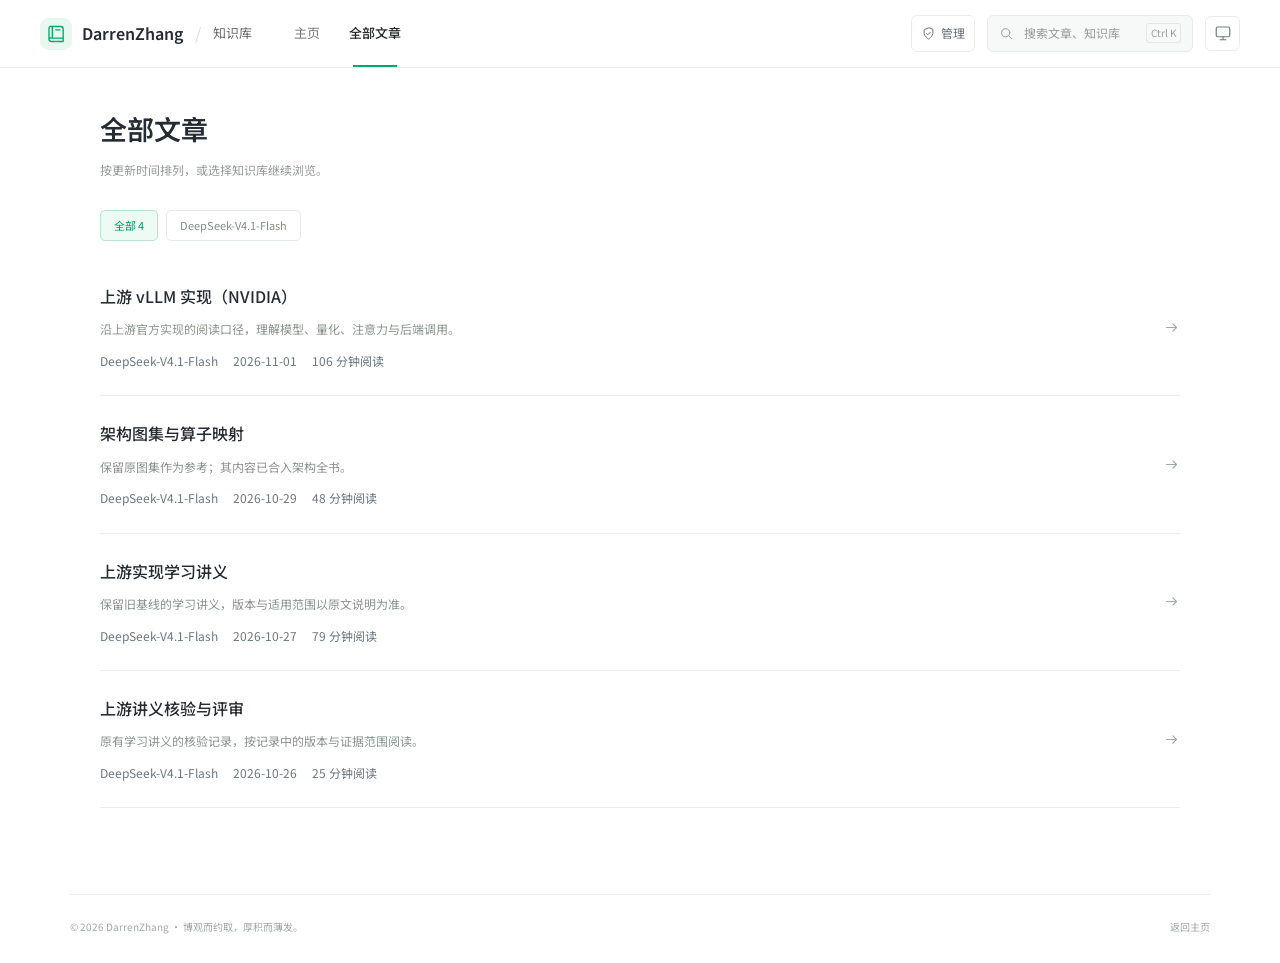
==== commit c7fcd0be: "Publish knowledge base updates" ====
--- a/articles/index.html
+++ b/articles/index.html
@@ -18,7 +18,8 @@
   <script defer src="/vendor--auto-render.min.js"></script>
   <link rel="stylesheet" href="/directory.css?v=47fa461e633d" data-reader-directory>
   <link rel="stylesheet" href="/code.css?v=059cce3dda81" data-reader-code>
-  <script type="module" src="/app.js?v=033a80e631fe"></script>
+  <link rel="stylesheet" href="/reuse.css?v=fbfcaa0d7de1">
+  <script type="module" src="/app.js?v=3aa9efe025f7"></script>
 
   <meta name="robots" content="index, follow, max-image-preview:large">
   <link rel="canonical" href="https://darrenzhang1007.github.io/articles/">
@@ -64,7 +65,7 @@
       </div>
     </div>
   </header>
-  <main id="main" tabindex="-1"><div class="articles-page"><div class="page-heading"><h1>全部文章</h1><p>按更新时间排列，或选择知识库继续浏览。</p></div><div class="filters"><a href="/articles/" class="filter active">全部 7</a><a class="filter " href="/articles/?book=dsv41-flash">DeepSeek-V4.1-Flash</a></div><div class="all-article-list"><a class="article-list-row" href="/articles/dsv41-upstream/"><div><h2>上游 vLLM 实现（NVIDIA）</h2><p>沿上游官方实现的阅读口径，理解模型、量化、注意力与后端调用。</p><div class="document-meta"><span>DeepSeek-V4.1-Flash</span><span>2026-11-01</span><span>106 分钟阅读</span></div></div><svg class="" viewBox="0 0 24 24" aria-hidden="true"><path d="M5 12h14m-5-5 5 5-5 5"/></svg></a><a class="article-list-row" href="/articles/dsv41-architecture/"><div><h2>DeepSeek-V4.1-Flash：从模型结构到一次推理</h2><p>按原文的设备侧实现口径，梳理模型结构、数据流、模块契约与算子。</p><div class="document-meta"><span>DeepSeek-V4.1-Flash</span><span>2026-10-29</span><span>123 分钟阅读</span></div></div><svg class="" viewBox="0 0 24 24" aria-hidden="true"><path d="M5 12h14m-5-5 5 5-5 5"/></svg></a><a class="article-list-row" href="/articles/dsv41-deployment/"><div><h2>DeepSeek-V4.1-Flash 部署指南</h2><p>按原文记录的环境、编译安装、启动配置和验收方法进行查阅。</p><div class="document-meta"><span>DeepSeek-V4.1-Flash</span><span>2026-10-29</span><span>33 分钟阅读</span></div></div><svg class="" viewBox="0 0 24 24" aria-hidden="true"><path d="M5 12h14m-5-5 5 5-5 5"/></svg></a><a class="article-list-row" href="/articles/dsv41-diagrams/"><div><h2>架构图集与算子映射</h2><p>保留原图集作为参考；其内容已合入架构全书。</p><div class="document-meta"><span>DeepSeek-V4.1-Flash</span><span>2026-10-29</span><span>48 分钟阅读</span></div></div><svg class="" viewBox="0 0 24 24" aria-hidden="true"><path d="M5 12h14m-5-5 5 5-5 5"/></svg></a><a class="article-list-row" href="/articles/dsv41-index/"><div><h2>专题索引与阅读导航</h2><p>从这里找到核心文档、架构图和分步交互查看器。</p><div class="document-meta"><span>DeepSeek-V4.1-Flash</span><span>2026-10-29</span><span>10 分钟阅读</span></div></div><svg class="" viewBox="0 0 24 24" aria-hidden="true"><path d="M5 12h14m-5-5 5 5-5 5"/></svg></a><a class="article-list-row" href="/articles/dsv41-reference/"><div><h2>上游实现学习讲义</h2><p>保留旧基线的学习讲义，版本与适用范围以原文说明为准。</p><div class="document-meta"><span>DeepSeek-V4.1-Flash</span><span>2026-10-27</span><span>79 分钟阅读</span></div></div><svg class="" viewBox="0 0 24 24" aria-hidden="true"><path d="M5 12h14m-5-5 5 5-5 5"/></svg></a><a class="article-list-row" href="/articles/dsv41-review/"><div><h2>上游讲义核验与评审</h2><p>原有学习讲义的核验记录，按记录中的版本与证据范围阅读。</p><div class="document-meta"><span>DeepSeek-V4.1-Flash</span><span>2026-10-26</span><span>25 分钟阅读</span></div></div><svg class="" viewBox="0 0 24 24" aria-hidden="true"><path d="M5 12h14m-5-5 5 5-5 5"/></svg></a></div></div></main>
+  <main id="main" tabindex="-1"><div class="articles-page"><div class="page-heading"><h1>全部文章</h1><p>按更新时间排列，或选择知识库继续浏览。</p></div><div class="filters"><a href="/articles/" class="filter active">全部 4</a><a class="filter " href="/articles/?book=dsv41-flash">DeepSeek-V4.1-Flash</a></div><div class="all-article-list"><a class="article-list-row" href="/articles/dsv41-upstream/"><div><h2>上游 vLLM 实现（NVIDIA）</h2><p>沿上游官方实现的阅读口径，理解模型、量化、注意力与后端调用。</p><div class="document-meta"><span>DeepSeek-V4.1-Flash</span><span>2026-11-01</span><span>106 分钟阅读</span></div></div><svg class="" viewBox="0 0 24 24" aria-hidden="true"><path d="M5 12h14m-5-5 5 5-5 5"/></svg></a><a class="article-list-row" href="/articles/dsv41-diagrams/"><div><h2>架构图集与算子映射</h2><p>保留原图集作为参考；其内容已合入架构全书。</p><div class="document-meta"><span>DeepSeek-V4.1-Flash</span><span>2026-10-29</span><span>48 分钟阅读</span></div></div><svg class="" viewBox="0 0 24 24" aria-hidden="true"><path d="M5 12h14m-5-5 5 5-5 5"/></svg></a><a class="article-list-row" href="/articles/dsv41-reference/"><div><h2>上游实现学习讲义</h2><p>保留旧基线的学习讲义，版本与适用范围以原文说明为准。</p><div class="document-meta"><span>DeepSeek-V4.1-Flash</span><span>2026-10-27</span><span>79 分钟阅读</span></div></div><svg class="" viewBox="0 0 24 24" aria-hidden="true"><path d="M5 12h14m-5-5 5 5-5 5"/></svg></a><a class="article-list-row" href="/articles/dsv41-review/"><div><h2>上游讲义核验与评审</h2><p>原有学习讲义的核验记录，按记录中的版本与证据范围阅读。</p><div class="document-meta"><span>DeepSeek-V4.1-Flash</span><span>2026-10-26</span><span>25 分钟阅读</span></div></div><svg class="" viewBox="0 0 24 24" aria-hidden="true"><path d="M5 12h14m-5-5 5 5-5 5"/></svg></a></div></div></main>
   <footer class="site-footer"><span>© 2026 DarrenZhang · 博观而约取，厚积而薄发。</span><div><a href="/bookmarks/" hidden>阅读收藏</a><a href="/">返回主页</a></div></footer>
   <dialog id="search-dialog" aria-labelledby="search-title"><div class="search-heading"><h2 id="search-title">搜索全部知识库</h2><button class="icon-button" id="close-search" aria-label="关闭搜索">×</button></div><label class="search-box"><svg viewBox="0 0 24 24" aria-hidden="true"><circle cx="10.8" cy="10.8" r="6.5"/><path d="m16 16 4.5 4.5"/></svg><input id="search-input" type="search" role="combobox" aria-autocomplete="list" aria-controls="search-results" aria-expanded="false" maxlength="200" placeholder="搜索标题、关键词或正文…" autocomplete="off"></label><p id="search-summary" class="search-hint" role="status" aria-live="polite">搜索标题、章节与正文</p><div id="search-results" role="listbox" aria-label="搜索结果"></div><div class="search-footer"><span>↑ ↓ 选择 · Enter 阅读</span><span>Esc 关闭</span></div></dialog>
   <dialog id="image-preview" class="image-preview" aria-labelledby="image-title"><header class="image-preview-header"><h2 id="image-title">架构图预览</h2><div class="image-controls"><button id="image-zoom-out" aria-label="缩小图片">−</button><span id="image-scale" aria-live="polite">100%</span><button id="image-zoom-in" aria-label="放大图片">＋</button><button id="image-fit">适应窗口</button><a id="image-original" target="_blank" rel="noopener">打开原图 ↗</a><button id="image-close" aria-label="关闭图片预览">×</button></div></header><div id="image-stage" class="image-stage"><img id="image-large" alt="" draggable="false"></div><footer class="image-preview-footer">滚轮缩放 · 拖动平移 · Esc 关闭 <span>＋ / − 缩放，0 适应窗口</span></footer></dialog>
--- a/reuse.css
+++ b/reuse.css
@@ -0,0 +1,4 @@
+.article-reuse{margin:36px 0 28px;padding:22px 24px;border:1px solid var(--line,#e5e7eb);border-left:3px solid var(--green,#159570);border-radius:8px;background:var(--soft,#fafbf9);font-size:14px;line-height:1.8;color:var(--muted,#707a75)}
+.article-reuse h2{margin:0 0 10px;font-size:15px;font-weight:600;color:var(--ink,#202a25)}
+.article-reuse p{margin:5px 0}.article-reuse a{color:var(--green,#159570);overflow-wrap:anywhere;text-decoration:underline;text-underline-offset:3px}.article-reuse .reuse-hint{font-size:13px;margin-top:10px}
+@media(max-width:600px){.article-reuse{padding:18px;margin-top:28px}}
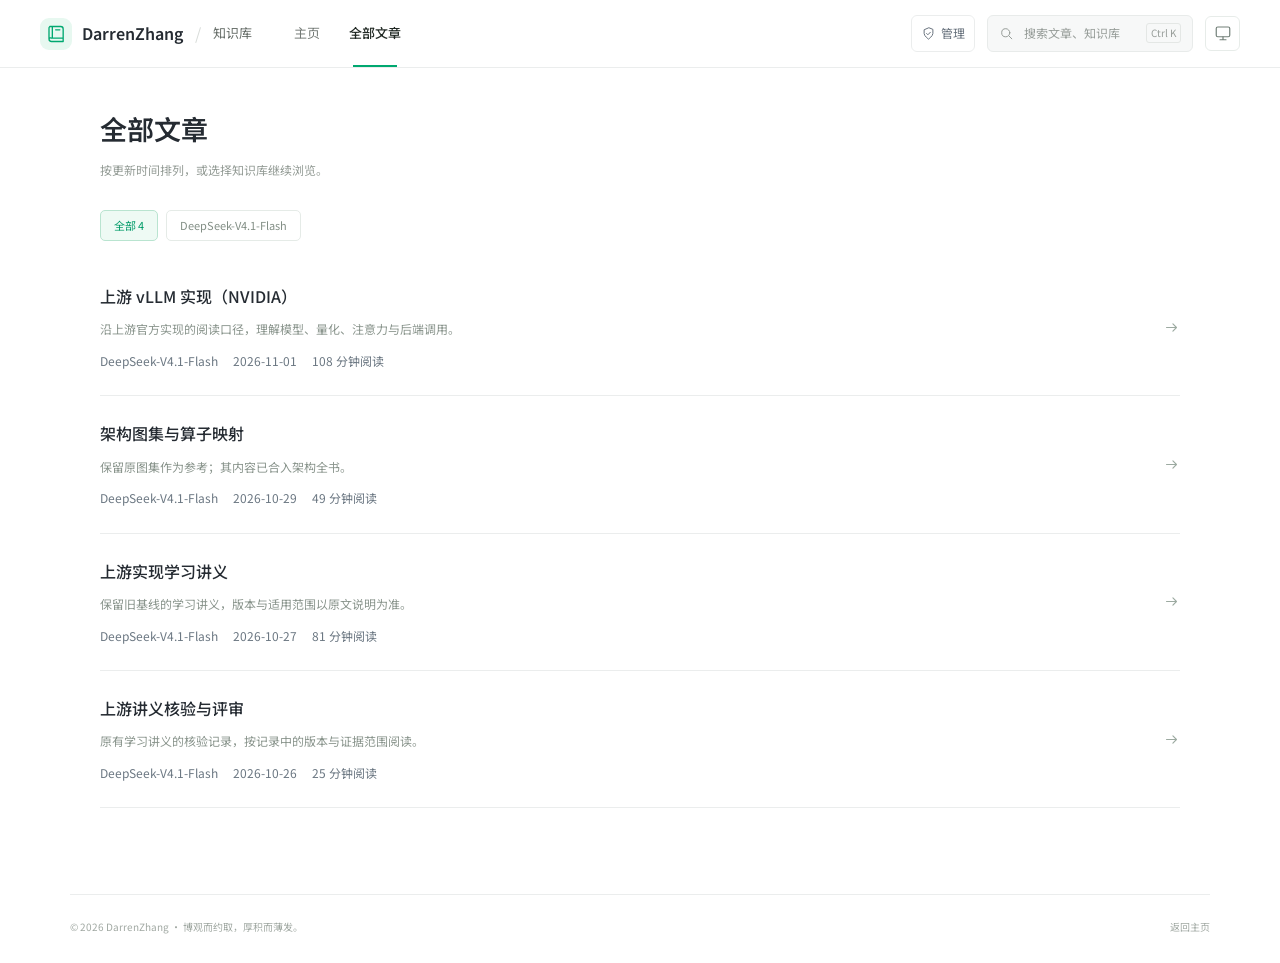
==== commit 8dd3905f: "Publish knowledge base updates" ====
--- a/articles/index.html
+++ b/articles/index.html
@@ -18,8 +18,9 @@
   <script defer src="/vendor--auto-render.min.js"></script>
   <link rel="stylesheet" href="/directory.css?v=47fa461e633d" data-reader-directory>
   <link rel="stylesheet" href="/code.css?v=059cce3dda81" data-reader-code>
+  <link rel="stylesheet" href="/markdown-extensions.css?v=392ffa63d52b">
   <link rel="stylesheet" href="/reuse.css?v=fbfcaa0d7de1">
-  <script type="module" src="/app.js?v=3aa9efe025f7"></script>
+  <script type="module" src="/app.js?v=d7f3593f0939"></script>
 
   <meta name="robots" content="index, follow, max-image-preview:large">
   <link rel="canonical" href="https://darrenzhang1007.github.io/articles/">
@@ -65,7 +66,7 @@
       </div>
     </div>
   </header>
-  <main id="main" tabindex="-1"><div class="articles-page"><div class="page-heading"><h1>全部文章</h1><p>按更新时间排列，或选择知识库继续浏览。</p></div><div class="filters"><a href="/articles/" class="filter active">全部 4</a><a class="filter " href="/articles/?book=dsv41-flash">DeepSeek-V4.1-Flash</a></div><div class="all-article-list"><a class="article-list-row" href="/articles/dsv41-upstream/"><div><h2>上游 vLLM 实现（NVIDIA）</h2><p>沿上游官方实现的阅读口径，理解模型、量化、注意力与后端调用。</p><div class="document-meta"><span>DeepSeek-V4.1-Flash</span><span>2026-11-01</span><span>106 分钟阅读</span></div></div><svg class="" viewBox="0 0 24 24" aria-hidden="true"><path d="M5 12h14m-5-5 5 5-5 5"/></svg></a><a class="article-list-row" href="/articles/dsv41-diagrams/"><div><h2>架构图集与算子映射</h2><p>保留原图集作为参考；其内容已合入架构全书。</p><div class="document-meta"><span>DeepSeek-V4.1-Flash</span><span>2026-10-29</span><span>48 分钟阅读</span></div></div><svg class="" viewBox="0 0 24 24" aria-hidden="true"><path d="M5 12h14m-5-5 5 5-5 5"/></svg></a><a class="article-list-row" href="/articles/dsv41-reference/"><div><h2>上游实现学习讲义</h2><p>保留旧基线的学习讲义，版本与适用范围以原文说明为准。</p><div class="document-meta"><span>DeepSeek-V4.1-Flash</span><span>2026-10-27</span><span>79 分钟阅读</span></div></div><svg class="" viewBox="0 0 24 24" aria-hidden="true"><path d="M5 12h14m-5-5 5 5-5 5"/></svg></a><a class="article-list-row" href="/articles/dsv41-review/"><div><h2>上游讲义核验与评审</h2><p>原有学习讲义的核验记录，按记录中的版本与证据范围阅读。</p><div class="document-meta"><span>DeepSeek-V4.1-Flash</span><span>2026-10-26</span><span>25 分钟阅读</span></div></div><svg class="" viewBox="0 0 24 24" aria-hidden="true"><path d="M5 12h14m-5-5 5 5-5 5"/></svg></a></div></div></main>
+  <main id="main" tabindex="-1"><div class="articles-page"><div class="page-heading"><h1>全部文章</h1><p>按更新时间排列，或选择知识库继续浏览。</p></div><div class="filters"><a href="/articles/" class="filter active">全部 4</a><a class="filter " href="/articles/?book=dsv41-flash">DeepSeek-V4.1-Flash</a></div><div class="all-article-list"><a class="article-list-row" href="/articles/dsv41-upstream/"><div><h2>上游 vLLM 实现（NVIDIA）</h2><p>沿上游官方实现的阅读口径，理解模型、量化、注意力与后端调用。</p><div class="document-meta"><span>DeepSeek-V4.1-Flash</span><span>2026-11-01</span><span>108 分钟阅读</span></div></div><svg class="" viewBox="0 0 24 24" aria-hidden="true"><path d="M5 12h14m-5-5 5 5-5 5"/></svg></a><a class="article-list-row" href="/articles/dsv41-diagrams/"><div><h2>架构图集与算子映射</h2><p>保留原图集作为参考；其内容已合入架构全书。</p><div class="document-meta"><span>DeepSeek-V4.1-Flash</span><span>2026-10-29</span><span>49 分钟阅读</span></div></div><svg class="" viewBox="0 0 24 24" aria-hidden="true"><path d="M5 12h14m-5-5 5 5-5 5"/></svg></a><a class="article-list-row" href="/articles/dsv41-reference/"><div><h2>上游实现学习讲义</h2><p>保留旧基线的学习讲义，版本与适用范围以原文说明为准。</p><div class="document-meta"><span>DeepSeek-V4.1-Flash</span><span>2026-10-27</span><span>81 分钟阅读</span></div></div><svg class="" viewBox="0 0 24 24" aria-hidden="true"><path d="M5 12h14m-5-5 5 5-5 5"/></svg></a><a class="article-list-row" href="/articles/dsv41-review/"><div><h2>上游讲义核验与评审</h2><p>原有学习讲义的核验记录，按记录中的版本与证据范围阅读。</p><div class="document-meta"><span>DeepSeek-V4.1-Flash</span><span>2026-10-26</span><span>25 分钟阅读</span></div></div><svg class="" viewBox="0 0 24 24" aria-hidden="true"><path d="M5 12h14m-5-5 5 5-5 5"/></svg></a></div></div></main>
   <footer class="site-footer"><span>© 2026 DarrenZhang · 博观而约取，厚积而薄发。</span><div><a href="/bookmarks/" hidden>阅读收藏</a><a href="/">返回主页</a></div></footer>
   <dialog id="search-dialog" aria-labelledby="search-title"><div class="search-heading"><h2 id="search-title">搜索全部知识库</h2><button class="icon-button" id="close-search" aria-label="关闭搜索">×</button></div><label class="search-box"><svg viewBox="0 0 24 24" aria-hidden="true"><circle cx="10.8" cy="10.8" r="6.5"/><path d="m16 16 4.5 4.5"/></svg><input id="search-input" type="search" role="combobox" aria-autocomplete="list" aria-controls="search-results" aria-expanded="false" maxlength="200" placeholder="搜索标题、关键词或正文…" autocomplete="off"></label><p id="search-summary" class="search-hint" role="status" aria-live="polite">搜索标题、章节与正文</p><div id="search-results" role="listbox" aria-label="搜索结果"></div><div class="search-footer"><span>↑ ↓ 选择 · Enter 阅读</span><span>Esc 关闭</span></div></dialog>
   <dialog id="image-preview" class="image-preview" aria-labelledby="image-title"><header class="image-preview-header"><h2 id="image-title">架构图预览</h2><div class="image-controls"><button id="image-zoom-out" aria-label="缩小图片">−</button><span id="image-scale" aria-live="polite">100%</span><button id="image-zoom-in" aria-label="放大图片">＋</button><button id="image-fit">适应窗口</button><a id="image-original" target="_blank" rel="noopener">打开原图 ↗</a><button id="image-close" aria-label="关闭图片预览">×</button></div></header><div id="image-stage" class="image-stage"><img id="image-large" alt="" draggable="false"></div><footer class="image-preview-footer">滚轮缩放 · 拖动平移 · Esc 关闭 <span>＋ / − 缩放，0 适应窗口</span></footer></dialog>
--- a/markdown-extensions.css
+++ b/markdown-extensions.css
@@ -0,0 +1,8 @@
+.prose mark.typora-highlight{background:#fff0a8;color:inherit;padding:.08em .16em;border-radius:3px;box-decoration-break:clone}
+[data-theme=dark] .prose mark.typora-highlight{background:#615126;color:#fff0bc}
+.prose .contains-task-list{padding-left:1.5em}.prose .task-list-item{position:relative;list-style:none}.prose .task-list-item-checkbox{position:absolute;left:-1.4em;top:.5em;width:1em;height:1em;margin:0;accent-color:var(--accent,#0b8260);opacity:1;cursor:default}.prose .task-list-item>p>.task-list-item-checkbox{top:.5em}
+.prose .footnotes{margin-top:3em;font-size:.9em;color:var(--muted,#737e7a)}.prose .footnotes-sep{margin-top:2.5em;border:0;border-top:1px solid var(--border,#e2e8e5)}.prose .footnotes-list{padding-left:1.7em}.prose .footnote-ref{font-size:.75em;line-height:0}.prose .footnote-ref a,.prose .footnote-backref{text-decoration:none;padding:.12em .2em;color:var(--accent,#0b8260)}.prose .footnote-item{scroll-margin-top:110px}.prose .footnote-item:focus{outline:2px solid var(--accent,#0b8260);outline-offset:5px}
+.prose .mermaid-figure{margin:1.6em 0;border:1px solid var(--border,#e2e8e5);border-radius:10px;overflow:hidden;background:var(--surface,#fff)}.prose .mermaid-canvas{padding:24px 18px;overflow:auto;max-height:760px;text-align:center;color:var(--muted,#737e7a);font-size:14px}.prose .mermaid-canvas svg{display:block;max-width:100%;height:auto;margin:auto}.prose .mermaid-canvas button{margin-left:12px;background:none;border:1px solid var(--border,#ddd);border-radius:5px;padding:4px 10px;color:inherit;cursor:pointer}.prose .mermaid-source{margin:0!important;border:0!important;border-radius:0!important}.prose .mermaid-source>summary{padding:9px 16px;font-size:13px;color:var(--muted,#737e7a);border-top:1px solid var(--border,#e2e8e5);cursor:pointer}.prose .mermaid-source pre{margin:0;border-radius:0;border:0}.prose .mermaid-source .code-frame{border-radius:0;border:0;margin:0}
+[data-theme=dark] .prose .mermaid-figure{background:#19232c;border-color:#34444f}[data-theme=dark] .prose .mermaid-source>summary{border-color:#34444f}
+@media(max-width:600px){.prose .mermaid-canvas{padding:16px 8px;max-height:560px}}
+@media print{.prose .mermaid-canvas{max-height:none;overflow:visible}.prose .mermaid-source{display:none}}
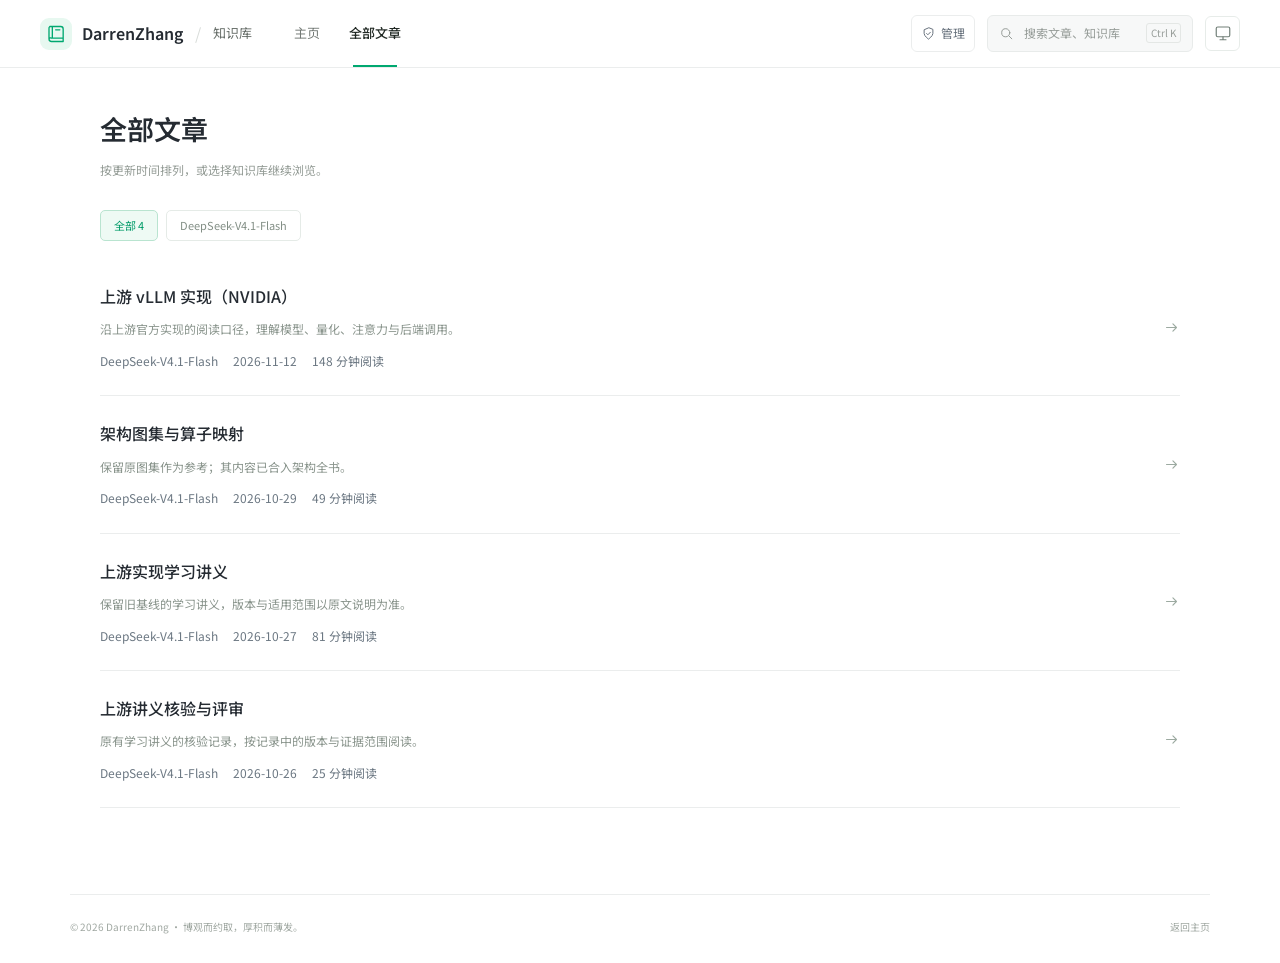
==== commit fac3b0ba: "Publish knowledge base updates" ====
--- a/articles/index.html
+++ b/articles/index.html
@@ -18,9 +18,9 @@
   <script defer src="/vendor--auto-render.min.js"></script>
   <link rel="stylesheet" href="/directory.css?v=47fa461e633d" data-reader-directory>
   <link rel="stylesheet" href="/code.css?v=059cce3dda81" data-reader-code>
-  <link rel="stylesheet" href="/markdown-extensions.css?v=392ffa63d52b">
+  <link rel="stylesheet" href="/markdown-extensions.css?v=fff3a5effa63">
   <link rel="stylesheet" href="/reuse.css?v=fbfcaa0d7de1">
-  <script type="module" src="/app.js?v=d7f3593f0939"></script>
+  <script type="module" src="/app.js?v=233a677c7fbf"></script>
 
   <meta name="robots" content="index, follow, max-image-preview:large">
   <link rel="canonical" href="https://darrenzhang1007.github.io/articles/">
@@ -66,7 +66,7 @@
       </div>
     </div>
   </header>
-  <main id="main" tabindex="-1"><div class="articles-page"><div class="page-heading"><h1>全部文章</h1><p>按更新时间排列，或选择知识库继续浏览。</p></div><div class="filters"><a href="/articles/" class="filter active">全部 4</a><a class="filter " href="/articles/?book=dsv41-flash">DeepSeek-V4.1-Flash</a></div><div class="all-article-list"><a class="article-list-row" href="/articles/dsv41-upstream/"><div><h2>上游 vLLM 实现（NVIDIA）</h2><p>沿上游官方实现的阅读口径，理解模型、量化、注意力与后端调用。</p><div class="document-meta"><span>DeepSeek-V4.1-Flash</span><span>2026-11-01</span><span>108 分钟阅读</span></div></div><svg class="" viewBox="0 0 24 24" aria-hidden="true"><path d="M5 12h14m-5-5 5 5-5 5"/></svg></a><a class="article-list-row" href="/articles/dsv41-diagrams/"><div><h2>架构图集与算子映射</h2><p>保留原图集作为参考；其内容已合入架构全书。</p><div class="document-meta"><span>DeepSeek-V4.1-Flash</span><span>2026-10-29</span><span>49 分钟阅读</span></div></div><svg class="" viewBox="0 0 24 24" aria-hidden="true"><path d="M5 12h14m-5-5 5 5-5 5"/></svg></a><a class="article-list-row" href="/articles/dsv41-reference/"><div><h2>上游实现学习讲义</h2><p>保留旧基线的学习讲义，版本与适用范围以原文说明为准。</p><div class="document-meta"><span>DeepSeek-V4.1-Flash</span><span>2026-10-27</span><span>81 分钟阅读</span></div></div><svg class="" viewBox="0 0 24 24" aria-hidden="true"><path d="M5 12h14m-5-5 5 5-5 5"/></svg></a><a class="article-list-row" href="/articles/dsv41-review/"><div><h2>上游讲义核验与评审</h2><p>原有学习讲义的核验记录，按记录中的版本与证据范围阅读。</p><div class="document-meta"><span>DeepSeek-V4.1-Flash</span><span>2026-10-26</span><span>25 分钟阅读</span></div></div><svg class="" viewBox="0 0 24 24" aria-hidden="true"><path d="M5 12h14m-5-5 5 5-5 5"/></svg></a></div></div></main>
+  <main id="main" tabindex="-1"><div class="articles-page"><div class="page-heading"><h1>全部文章</h1><p>按更新时间排列，或选择知识库继续浏览。</p></div><div class="filters"><a href="/articles/" class="filter active">全部 4</a><a class="filter " href="/articles/?book=dsv41-flash">DeepSeek-V4.1-Flash</a></div><div class="all-article-list"><a class="article-list-row" href="/articles/dsv41-upstream/"><div><h2>上游 vLLM 实现（NVIDIA）</h2><p>沿上游官方实现的阅读口径，理解模型、量化、注意力与后端调用。</p><div class="document-meta"><span>DeepSeek-V4.1-Flash</span><span>2026-11-12</span><span>148 分钟阅读</span></div></div><svg class="" viewBox="0 0 24 24" aria-hidden="true"><path d="M5 12h14m-5-5 5 5-5 5"/></svg></a><a class="article-list-row" href="/articles/dsv41-diagrams/"><div><h2>架构图集与算子映射</h2><p>保留原图集作为参考；其内容已合入架构全书。</p><div class="document-meta"><span>DeepSeek-V4.1-Flash</span><span>2026-10-29</span><span>49 分钟阅读</span></div></div><svg class="" viewBox="0 0 24 24" aria-hidden="true"><path d="M5 12h14m-5-5 5 5-5 5"/></svg></a><a class="article-list-row" href="/articles/dsv41-reference/"><div><h2>上游实现学习讲义</h2><p>保留旧基线的学习讲义，版本与适用范围以原文说明为准。</p><div class="document-meta"><span>DeepSeek-V4.1-Flash</span><span>2026-10-27</span><span>81 分钟阅读</span></div></div><svg class="" viewBox="0 0 24 24" aria-hidden="true"><path d="M5 12h14m-5-5 5 5-5 5"/></svg></a><a class="article-list-row" href="/articles/dsv41-review/"><div><h2>上游讲义核验与评审</h2><p>原有学习讲义的核验记录，按记录中的版本与证据范围阅读。</p><div class="document-meta"><span>DeepSeek-V4.1-Flash</span><span>2026-10-26</span><span>25 分钟阅读</span></div></div><svg class="" viewBox="0 0 24 24" aria-hidden="true"><path d="M5 12h14m-5-5 5 5-5 5"/></svg></a></div></div></main>
   <footer class="site-footer"><span>© 2026 DarrenZhang · 博观而约取，厚积而薄发。</span><div><a href="/bookmarks/" hidden>阅读收藏</a><a href="/">返回主页</a></div></footer>
   <dialog id="search-dialog" aria-labelledby="search-title"><div class="search-heading"><h2 id="search-title">搜索全部知识库</h2><button class="icon-button" id="close-search" aria-label="关闭搜索">×</button></div><label class="search-box"><svg viewBox="0 0 24 24" aria-hidden="true"><circle cx="10.8" cy="10.8" r="6.5"/><path d="m16 16 4.5 4.5"/></svg><input id="search-input" type="search" role="combobox" aria-autocomplete="list" aria-controls="search-results" aria-expanded="false" maxlength="200" placeholder="搜索标题、关键词或正文…" autocomplete="off"></label><p id="search-summary" class="search-hint" role="status" aria-live="polite">搜索标题、章节与正文</p><div id="search-results" role="listbox" aria-label="搜索结果"></div><div class="search-footer"><span>↑ ↓ 选择 · Enter 阅读</span><span>Esc 关闭</span></div></dialog>
   <dialog id="image-preview" class="image-preview" aria-labelledby="image-title"><header class="image-preview-header"><h2 id="image-title">架构图预览</h2><div class="image-controls"><button id="image-zoom-out" aria-label="缩小图片">−</button><span id="image-scale" aria-live="polite">100%</span><button id="image-zoom-in" aria-label="放大图片">＋</button><button id="image-fit">适应窗口</button><a id="image-original" target="_blank" rel="noopener">打开原图 ↗</a><button id="image-close" aria-label="关闭图片预览">×</button></div></header><div id="image-stage" class="image-stage"><img id="image-large" alt="" draggable="false"></div><footer class="image-preview-footer">滚轮缩放 · 拖动平移 · Esc 关闭 <span>＋ / − 缩放，0 适应窗口</span></footer></dialog>
--- a/markdown-extensions.css
+++ b/markdown-extensions.css
@@ -1,8 +1,11 @@
-.prose mark.typora-highlight{background:#fff0a8;color:inherit;padding:.08em .16em;border-radius:3px;box-decoration-break:clone}
-[data-theme=dark] .prose mark.typora-highlight{background:#615126;color:#fff0bc}
-.prose .contains-task-list{padding-left:1.5em}.prose .task-list-item{position:relative;list-style:none}.prose .task-list-item-checkbox{position:absolute;left:-1.4em;top:.5em;width:1em;height:1em;margin:0;accent-color:var(--accent,#0b8260);opacity:1;cursor:default}.prose .task-list-item>p>.task-list-item-checkbox{top:.5em}
-.prose .footnotes{margin-top:3em;font-size:.9em;color:var(--muted,#737e7a)}.prose .footnotes-sep{margin-top:2.5em;border:0;border-top:1px solid var(--border,#e2e8e5)}.prose .footnotes-list{padding-left:1.7em}.prose .footnote-ref{font-size:.75em;line-height:0}.prose .footnote-ref a,.prose .footnote-backref{text-decoration:none;padding:.12em .2em;color:var(--accent,#0b8260)}.prose .footnote-item{scroll-margin-top:110px}.prose .footnote-item:focus{outline:2px solid var(--accent,#0b8260);outline-offset:5px}
-.prose .mermaid-figure{margin:1.6em 0;border:1px solid var(--border,#e2e8e5);border-radius:10px;overflow:hidden;background:var(--surface,#fff)}.prose .mermaid-canvas{padding:24px 18px;overflow:auto;max-height:760px;text-align:center;color:var(--muted,#737e7a);font-size:14px}.prose .mermaid-canvas svg{display:block;max-width:100%;height:auto;margin:auto}.prose .mermaid-canvas button{margin-left:12px;background:none;border:1px solid var(--border,#ddd);border-radius:5px;padding:4px 10px;color:inherit;cursor:pointer}.prose .mermaid-source{margin:0!important;border:0!important;border-radius:0!important}.prose .mermaid-source>summary{padding:9px 16px;font-size:13px;color:var(--muted,#737e7a);border-top:1px solid var(--border,#e2e8e5);cursor:pointer}.prose .mermaid-source pre{margin:0;border-radius:0;border:0}.prose .mermaid-source .code-frame{border-radius:0;border:0;margin:0}
-[data-theme=dark] .prose .mermaid-figure{background:#19232c;border-color:#34444f}[data-theme=dark] .prose .mermaid-source>summary{border-color:#34444f}
-@media(max-width:600px){.prose .mermaid-canvas{padding:16px 8px;max-height:560px}}
-@media print{.prose .mermaid-canvas{max-height:none;overflow:visible}.prose .mermaid-source{display:none}}
+.prose mark.typora-highlight{background:#fff0a8;color:inherit;padding:.08em .16em;border-radius:3px;box-decoration-break:clone}
+[data-theme=dark] .prose mark.typora-highlight{background:#615126;color:#fff0bc}
+.prose .contains-task-list{padding-left:1.5em}.prose .task-list-item{position:relative;list-style:none}.prose .task-list-item-checkbox{position:absolute;left:-1.4em;top:.5em;width:1em;height:1em;margin:0;accent-color:var(--accent,#0b8260);opacity:1;cursor:default}.prose .task-list-item>p>.task-list-item-checkbox{top:.5em}
+.prose .footnotes{margin-top:3em;font-size:.9em;color:var(--muted,#737e7a)}.prose .footnotes-sep{margin-top:2.5em;border:0;border-top:1px solid var(--border,#e2e8e5)}.prose .footnotes-list{padding-left:1.7em}.prose .footnote-ref{font-size:.75em;line-height:0}.prose .footnote-ref a,.prose .footnote-backref{text-decoration:none;padding:.12em .2em;color:var(--accent,#0b8260)}.prose .footnote-item{scroll-margin-top:110px}.prose .footnote-item:focus{outline:2px solid var(--accent,#0b8260);outline-offset:5px}
+.prose .mermaid-figure{margin:1.6em 0;border:1px solid var(--border,#e2e8e5);border-radius:10px;overflow:hidden;background:var(--surface,#fff)}.prose .mermaid-canvas{padding:24px 18px;overflow:auto;max-height:760px;text-align:center;color:var(--muted,#737e7a);font-size:14px}.prose .mermaid-canvas>svg{display:block;width:100%;max-width:100%;height:auto;margin:auto;fill:initial;stroke:initial;stroke-width:initial;stroke-linecap:initial;stroke-linejoin:initial}.prose .mermaid-canvas button{margin-left:12px;background:none;border:1px solid var(--border,#ddd);border-radius:5px;padding:4px 10px;color:inherit;cursor:pointer}.prose .mermaid-source{margin:0!important;border:0!important;border-radius:0!important}.prose .mermaid-source>summary{padding:9px 16px;font-size:13px;color:var(--muted,#737e7a);border-top:1px solid var(--border,#e2e8e5);cursor:pointer}.prose .mermaid-source pre{margin:0;border-radius:0;border:0}.prose .mermaid-source .code-frame{border-radius:0;border:0;margin:0}
+[data-theme=dark] .prose .mermaid-figure{background:#19232c;border-color:#34444f}[data-theme=dark] .prose .mermaid-source>summary{border-color:#34444f}
+@media(max-width:600px){.prose .mermaid-canvas{padding:16px 8px;max-height:560px}}
+@media print{.prose .mermaid-canvas{max-height:none;overflow:visible}.prose .mermaid-source{display:none}}
+
+.prose .heading-alias{display:block;height:0;scroll-margin-top:110px}
+.prose .katex-display{max-width:100%;overflow-x:auto!important;overflow-y:hidden!important;padding:.15em 0}.prose .katex-display>.katex{display:block;width:max-content;min-width:100%}
